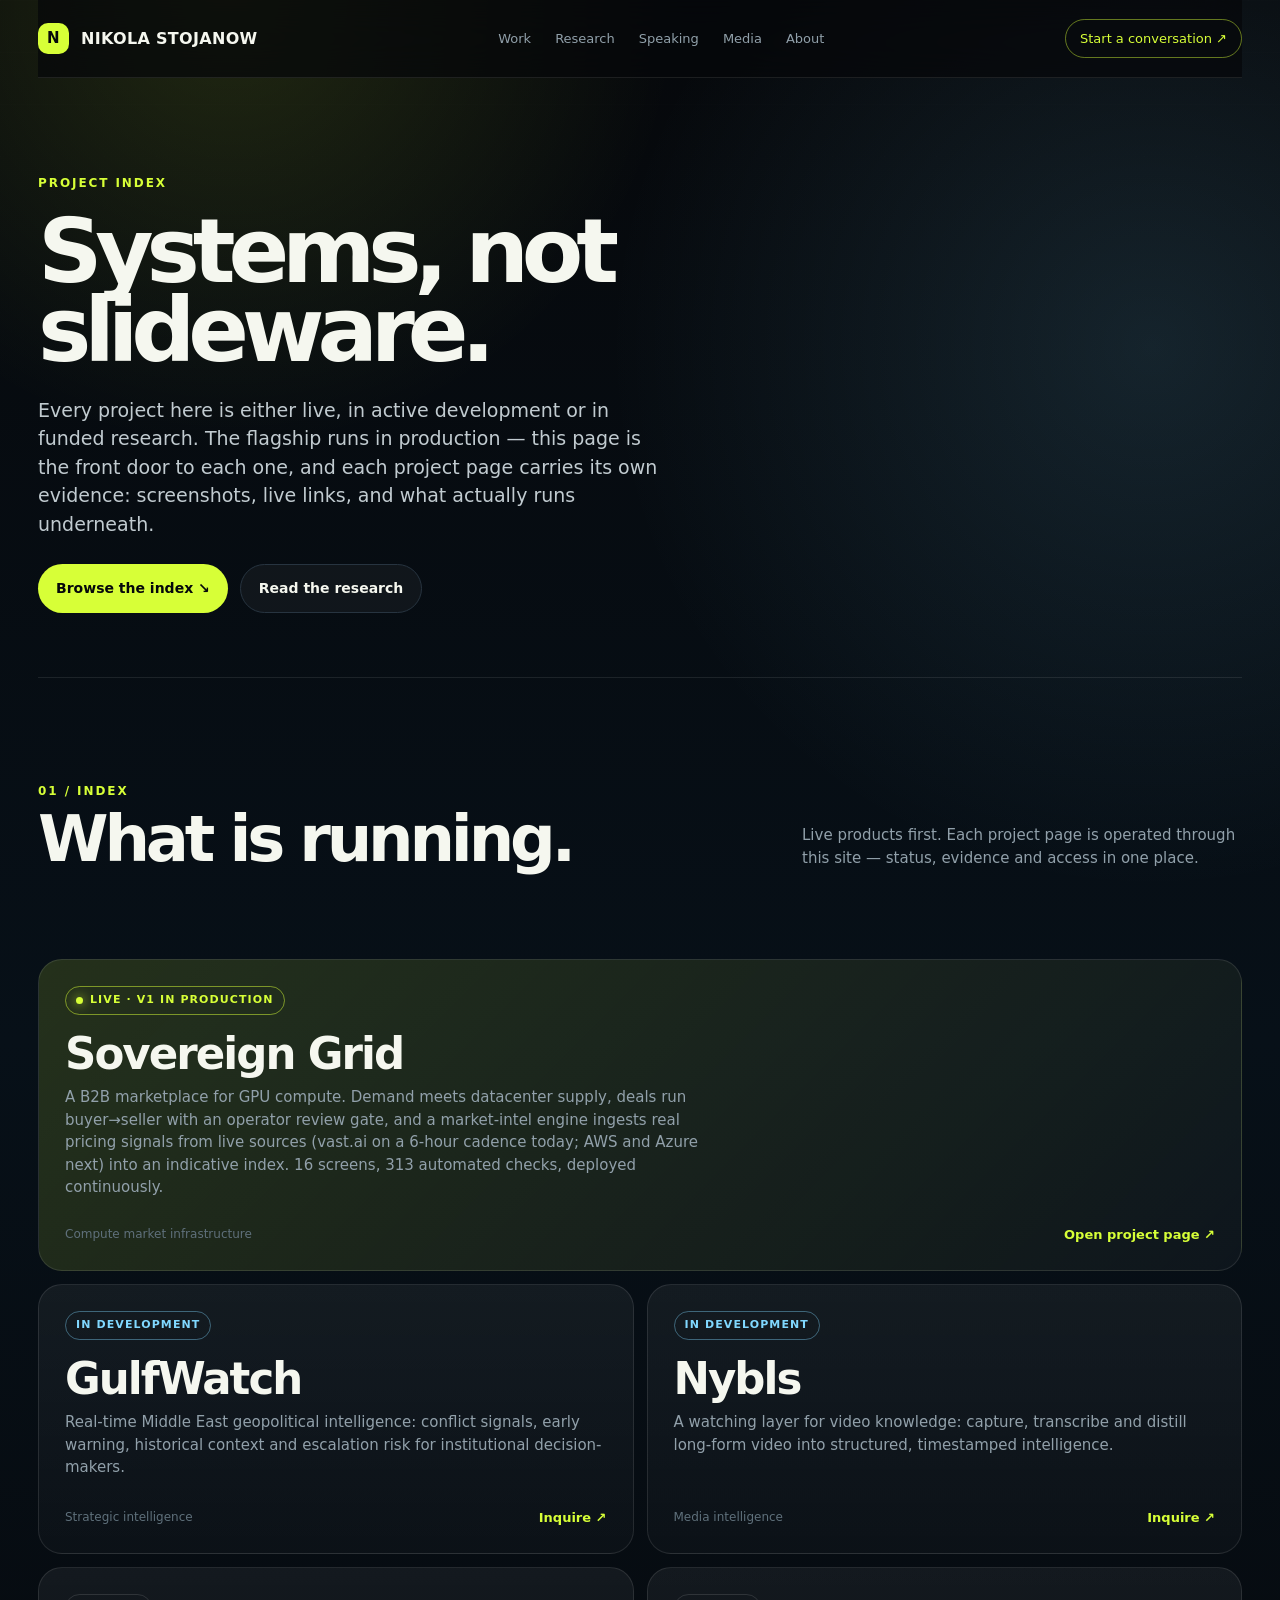
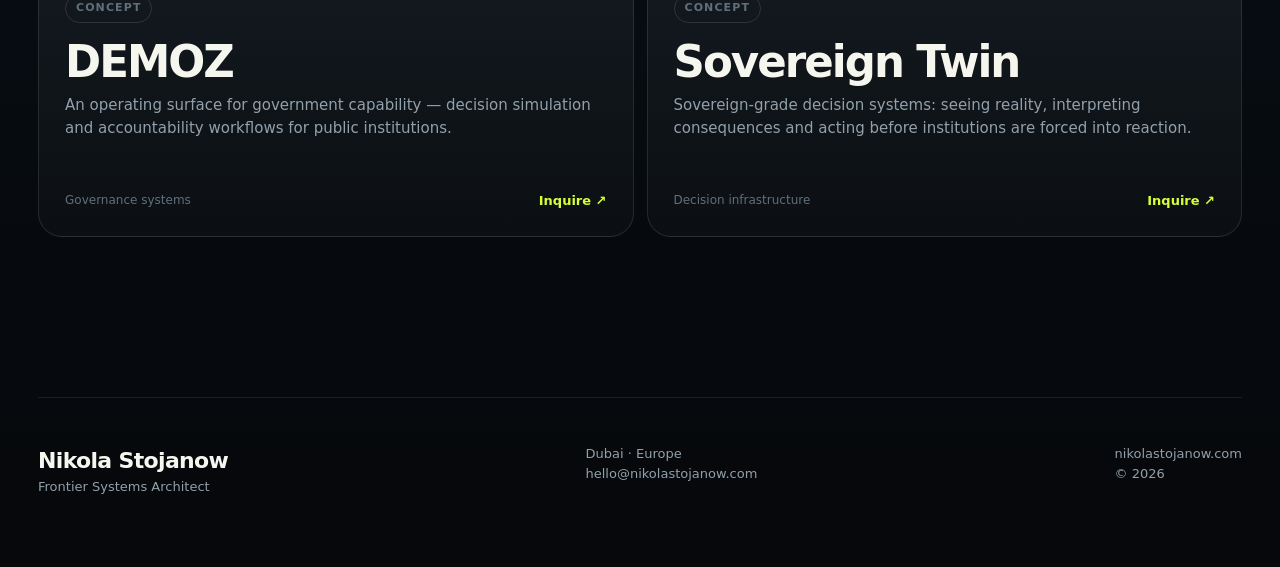
==== projects/index.html @ 0859cce7 "nikolastojanow.com: master page + projects layer (Sovereign Grid flagship)" ====
<!doctype html>
<html lang="en">
<head>
  <meta charset="utf-8" />
  <meta name="viewport" content="width=device-width, initial-scale=1" />
  <meta name="description" content="Projects built and operated by Nikola Stojanow — live products, systems in development and the research behind them." />
  <title>Projects | Nikola Stojanow</title>
  <link rel="icon" href="data:image/svg+xml,%3Csvg xmlns='http://www.w3.org/2000/svg' viewBox='0 0 100 100'%3E%3Crect width='100' height='100' rx='22' fill='%2306080b'/%3E%3Cpath d='M22 76V24h12l32 32V24h12v52H66L34 44v32z' fill='%23d7ff37'/%3E%3Ccircle cx='77' cy='23' r='7' fill='%23ff5a2f'/%3E%3C/svg%3E" />
  <link rel="stylesheet" href="../assets/site.css" />
  <style>
    .status{display:inline-flex;width:fit-content;align-items:center;gap:7px;border:1px solid rgba(255,255,255,.12);border-radius:999px;padding:5px 10px;font-size:11px;letter-spacing:.1em;text-transform:uppercase;font-weight:800;color:var(--muted)}
    .status.live{border-color:rgba(215,255,55,.5);color:var(--acid)}
    .status.live::before{content:"";width:7px;height:7px;border-radius:50%;background:var(--acid);box-shadow:0 0 12px var(--acid)}
    .status.dev{border-color:rgba(128,216,255,.4);color:var(--cyan)}
    .status.concept{color:var(--dim)}
    .projects-hero{padding:96px 0 64px;border-bottom:1px solid rgba(255,255,255,.09)}
    .projects-hero h1{font-size:clamp(48px,7vw,96px);line-height:.88;letter-spacing:-.08em;margin:20px 0 26px;max-width:900px}
    .projects-hero p{max-width:640px;color:#c1cbd0;font-size:19px;margin:0 0 26px}
    .projects-grid{display:grid;grid-template-columns:repeat(2,1fr);gap:13px;padding:56px 0}
    .project-card{border:1px solid rgba(255,255,255,.1);border-radius:24px;background:linear-gradient(180deg,rgba(255,255,255,.055),rgba(255,255,255,.025));min-height:270px;padding:26px;display:flex;flex-direction:column;justify-content:space-between;transition:transform .2s ease,border-color .2s ease}
    .project-card:hover{transform:translateY(-5px);border-color:rgba(215,255,55,.45)}
    .project-card.featured{grid-column:span 2;background:linear-gradient(135deg,rgba(215,255,55,.14),rgba(255,255,255,.03))}
    .project-card h3{margin:18px 0 10px;font-size:clamp(30px,3.4vw,44px);line-height:1;letter-spacing:-.045em}
    .project-card p{color:var(--muted);margin:0;font-size:15px;max-width:640px}
    .project-meta{display:flex;justify-content:space-between;align-items:center;gap:12px;margin-top:26px;color:var(--dim);font-size:12px}
    .open-link{color:var(--acid);font-weight:800;font-size:13px}
    @media(max-width:920px){.projects-grid{grid-template-columns:1fr}.project-card.featured{grid-column:auto}}
  </style>
</head>
<body>
  <div class="noise"></div>
  <div class="wrap">
    <nav>
      <a class="brand" href="../"><span class="brand-mark">N</span><span>NIKOLA STOJANOW</span></a>
      <div class="nav-links"><a href="../#work">Work</a><a href="../#research">Research</a><a href="../#speaking">Speaking</a><a href="../#media">Media</a><a href="../#about">About</a></div>
      <a class="nav-cta" href="../#contact">Start a conversation ↗</a>
    </nav>
    <main>
      <section class="projects-hero">
        <div class="mini-label">Project index</div>
        <h1>Systems, not slideware.</h1>
        <p>Every project here is either live, in active development or in funded research. The flagship runs in production — this page is the front door to each one, and each project page carries its own evidence: screenshots, live links, and what actually runs underneath.</p>
        <div class="actions"><a class="button" href="#index">Browse the index ↘</a><a class="button secondary" href="../#research">Read the research</a></div>
      </section>
      <section id="index">
        <div class="section-head"><div><div class="mini-label">01 / Index</div><h2>What is running.</h2></div><p>Live products first. Each project page is operated through this site — status, evidence and access in one place.</p></div>
        <div class="projects-grid">
          <a class="project-card featured" href="sovereign-grid/">
            <div><span class="status live">Live · v1 in production</span><h3>Sovereign Grid</h3>
            <p>A B2B marketplace for GPU compute. Demand meets datacenter supply, deals run buyer→seller with an operator review gate, and a market-intel engine ingests real pricing signals from live sources (vast.ai on a 6-hour cadence today; AWS and Azure next) into an indicative index. 16 screens, 313 automated checks, deployed continuously.</p></div>
            <div class="project-meta"><span>Compute market infrastructure</span><span class="open-link">Open project page ↗</span></div>
          </a>
          <a class="project-card" href="../#contact">
            <div><span class="status dev">In development</span><h3>GulfWatch</h3>
            <p>Real-time Middle East geopolitical intelligence: conflict signals, early warning, historical context and escalation risk for institutional decision-makers.</p></div>
            <div class="project-meta"><span>Strategic intelligence</span><span class="open-link">Inquire ↗</span></div>
          </a>
          <a class="project-card" href="../#contact">
            <div><span class="status dev">In development</span><h3>Nybls</h3>
            <p>A watching layer for video knowledge: capture, transcribe and distill long-form video into structured, timestamped intelligence.</p></div>
            <div class="project-meta"><span>Media intelligence</span><span class="open-link">Inquire ↗</span></div>
          </a>
          <a class="project-card" href="../#contact">
            <div><span class="status concept">Concept</span><h3>DEMOZ</h3>
            <p>An operating surface for government capability — decision simulation and accountability workflows for public institutions.</p></div>
            <div class="project-meta"><span>Governance systems</span><span class="open-link">Inquire ↗</span></div>
          </a>
          <a class="project-card" href="../#contact">
            <div><span class="status concept">Concept</span><h3>Sovereign Twin</h3>
            <p>Sovereign-grade decision systems: seeing reality, interpreting consequences and acting before institutions are forced into reaction.</p></div>
            <div class="project-meta"><span>Decision infrastructure</span><span class="open-link">Inquire ↗</span></div>
          </a>
        </div>
      </section>
    </main>
    <footer><div><div class="footer-name">Nikola Stojanow</div><div>Frontier Systems Architect</div></div><div>Dubai · Europe<br><a href="mailto:hello@nikolastojanow.com">hello@nikolastojanow.com</a></div><div><a href="../">nikolastojanow.com</a><br>© 2026</div></footer>
  </div>
</body>
</html>
---- assets/site.css ----
:root{--bg:#06080b;--panel:#101720;--ink:#f5f7ef;--muted:#91a0aa;--dim:#5f707b;--line:#273440;--acid:#d7ff37;--cyan:#80d8ff;--orange:#ff5a2f;--purple:#9f8cff;--max:1260px}
    *{box-sizing:border-box}html{scroll-behavior:smooth}body{margin:0;background:radial-gradient(circle at 18% 0%,rgba(215,255,55,.13),transparent 28rem),radial-gradient(circle at 90% 16%,rgba(128,216,255,.12),transparent 34rem),linear-gradient(180deg,#06080b 0%,#071018 48%,#06080b 100%);color:var(--ink);font-family:Inter,ui-sans-serif,system-ui,-apple-system,BlinkMacSystemFont,"Segoe UI",sans-serif;line-height:1.5}a{color:inherit;text-decoration:none}.wrap{max-width:var(--max);margin:0 auto;padding:0 28px}.noise{position:fixed;inset:0;pointer-events:none;opacity:.28;background-image:linear-gradient(rgba(255,255,255,.035) 1px,transparent 1px),linear-gradient(90deg,rgba(255,255,255,.025) 1px,transparent 1px);background-size:52px 52px;mask-image:linear-gradient(to bottom,#000,transparent 72%)}
    nav{min-height:78px;display:flex;align-items:center;justify-content:space-between;gap:24px;border-bottom:1px solid rgba(255,255,255,.09);position:sticky;top:0;z-index:20;backdrop-filter:blur(18px);background:rgba(6,8,11,.72)}.brand{display:flex;align-items:center;gap:12px;font-weight:800;letter-spacing:.02em}.brand-mark{width:31px;height:31px;border-radius:10px;display:grid;place-items:center;background:var(--acid);color:var(--bg);font-size:15px}.nav-links{display:flex;gap:24px;color:var(--muted);font-size:13px}.nav-links a:hover{color:var(--acid)}.nav-cta{border:1px solid rgba(215,255,55,.45);color:var(--acid);padding:9px 14px;border-radius:999px;font-size:13px}
    .hero{min-height:720px;display:grid;grid-template-columns:1.04fr .96fr;gap:58px;align-items:center;border-bottom:1px solid rgba(255,255,255,.09)}.eyebrow,.mini-label{color:var(--acid);font-size:12px;letter-spacing:.16em;text-transform:uppercase;font-weight:800}h1{margin:22px 0 28px;max-width:760px;font-size:clamp(58px,8vw,116px);line-height:.86;letter-spacing:-.085em}h1 .cut{color:var(--acid)}.hero-copy{max-width:650px;color:#c1cbd0;font-size:20px;line-height:1.44;margin:0 0 30px}.actions{display:flex;gap:12px;flex-wrap:wrap}.button{display:inline-flex;align-items:center;gap:10px;padding:13px 18px;border-radius:999px;background:var(--acid);color:#06080b;font-weight:800;font-size:14px}.button.secondary{background:rgba(255,255,255,.04);color:var(--ink);border:1px solid var(--line)}
    .proof-row{display:grid;grid-template-columns:repeat(3,1fr);gap:10px;margin-top:38px;max-width:760px}.proof{border:1px solid rgba(255,255,255,.09);background:rgba(255,255,255,.035);border-radius:16px;padding:15px;min-height:112px}.proof strong{display:block;font-size:28px;letter-spacing:-.04em;color:var(--ink);margin-bottom:4px}.proof span{color:var(--muted);font-size:13px}
    .radar{min-height:520px;border:1px solid rgba(255,255,255,.1);border-radius:34px;position:relative;overflow:hidden;background:radial-gradient(circle at 50% 48%,rgba(215,255,55,.22),transparent 8rem),radial-gradient(circle at 72% 22%,rgba(128,216,255,.14),transparent 12rem),linear-gradient(145deg,#0c1118,#111a24 54%,#071018);box-shadow:inset 0 0 0 1px rgba(255,255,255,.04),0 30px 90px rgba(0,0,0,.38)}.radar:before,.radar:after{content:"";position:absolute;inset:12%;border:1px solid rgba(215,255,55,.22);border-radius:50%;transform:rotate(28deg) scaleX(1.4)}.radar:after{inset:26%;border-color:rgba(128,216,255,.18);transform:rotate(-22deg) scaleX(1.38)}.axis{position:absolute;width:1px;height:135%;background:linear-gradient(transparent,rgba(255,255,255,.18),transparent);left:50%;top:-18%;transform-origin:center}.axis.a{transform:rotate(0deg)}.axis.b{transform:rotate(60deg)}.axis.c{transform:rotate(120deg)}.pulse{position:absolute;width:13px;height:13px;border-radius:50%;background:var(--acid);box-shadow:0 0 38px var(--acid)}.pulse.one{top:22%;left:22%}.pulse.two{top:72%;left:72%;background:var(--orange);box-shadow:0 0 34px var(--orange)}.pulse.three{top:27%;left:72%;background:var(--cyan);box-shadow:0 0 34px var(--cyan)}.radar-core{position:absolute;inset:50% auto auto 50%;transform:translate(-50%,-50%);width:152px;height:152px;border-radius:50%;display:grid;place-items:center;text-align:center;background:rgba(6,8,11,.8);border:1px solid rgba(215,255,55,.7);color:var(--acid);font-size:12px;font-weight:900;letter-spacing:.13em;text-transform:uppercase}.radar-caption{position:absolute;left:24px;right:24px;bottom:24px;display:grid;grid-template-columns:repeat(2,1fr);gap:10px}.chip{border:1px solid rgba(255,255,255,.1);background:rgba(6,8,11,.58);border-radius:14px;padding:12px;color:var(--muted);font-size:12px}
    section{padding:104px 0;border-bottom:1px solid rgba(255,255,255,.09)}.section-head{display:flex;justify-content:space-between;align-items:end;gap:24px;margin-bottom:34px}.section-head h2{margin:10px 0 0;font-size:clamp(40px,5vw,72px);line-height:.92;letter-spacing:-.065em}.section-head p{max-width:440px;color:var(--muted);margin:0;font-size:15px}.grid{display:grid;grid-template-columns:repeat(3,1fr);gap:13px}.card{border:1px solid rgba(255,255,255,.1);border-radius:22px;background:linear-gradient(180deg,rgba(255,255,255,.055),rgba(255,255,255,.025));min-height:250px;padding:24px;display:flex;flex-direction:column;justify-content:space-between;transition:transform .2s ease,border-color .2s ease,background .2s ease}.card:hover{transform:translateY(-5px);border-color:rgba(215,255,55,.45);background:linear-gradient(180deg,rgba(215,255,55,.08),rgba(255,255,255,.035))}.tag{display:inline-flex;width:fit-content;border:1px solid rgba(215,255,55,.42);color:var(--acid);padding:5px 9px;border-radius:999px;font-size:11px;letter-spacing:.1em;text-transform:uppercase;font-weight:800}.card h3{margin:24px 0 10px;font-size:27px;line-height:1;letter-spacing:-.045em}.card p{color:var(--muted);margin:0;font-size:14px}.card-footer{display:flex;justify-content:space-between;gap:12px;margin-top:24px;color:var(--dim);font-size:12px}.span-2{grid-column:span 2}.feature-card{background:var(--acid);color:#08100b;border-color:transparent}.feature-card p{color:rgba(8,16,11,.72)}.feature-card .tag{color:#08100b;border-color:rgba(8,16,11,.28)}.feature-card .card-footer{color:rgba(8,16,11,.62)}
    .timeline{border-top:1px solid rgba(255,255,255,.1)}.event{display:grid;grid-template-columns:180px 1fr 220px;gap:24px;padding:24px 0;border-bottom:1px solid rgba(255,255,255,.1);align-items:start}.event time{color:var(--acid);font-size:13px;font-weight:800}.event h3{margin:0 0 6px;font-size:22px;letter-spacing:-.035em}.event p{color:var(--muted);margin:0;font-size:14px}.event .meta{color:var(--dim);font-size:13px;text-align:right}
    .research-layout{display:grid;grid-template-columns:1.1fr .9fr;gap:13px}.research-feature{min-height:430px;border-radius:26px;padding:30px;background:linear-gradient(135deg,rgba(215,255,55,.95),rgba(128,216,255,.78)),radial-gradient(circle at 20% 0%,white,transparent 14rem);color:#07100c;display:flex;flex-direction:column;justify-content:space-between}.research-feature h3{max-width:650px;margin:20px 0 16px;font-size:clamp(38px,5vw,68px);line-height:.93;letter-spacing:-.065em}.research-feature p{max-width:600px;color:rgba(7,16,12,.72);font-size:17px}.research-list{display:grid;gap:13px}.research-item{border:1px solid rgba(255,255,255,.1);background:rgba(255,255,255,.04);border-radius:20px;padding:22px}.research-item h4{margin:10px 0 7px;font-size:20px;letter-spacing:-.035em}.research-item p{margin:0;color:var(--muted);font-size:14px}.date{color:var(--dim);font-size:12px;letter-spacing:.1em;text-transform:uppercase;font-weight:800}
    .bio{display:grid;grid-template-columns:.9fr 1.1fr;gap:44px;align-items:start}.portrait{position:sticky;top:110px;min-height:420px;border-radius:28px;border:1px solid rgba(255,255,255,.1);background:radial-gradient(circle at 30% 20%,rgba(215,255,55,.24),transparent 13rem),radial-gradient(circle at 70% 60%,rgba(159,140,255,.2),transparent 15rem),linear-gradient(145deg,#101720,#071018);padding:24px;display:flex;flex-direction:column;justify-content:space-between}.portrait h3{font-size:40px;line-height:.95;letter-spacing:-.055em;margin:0}.bio-copy{color:#c3ccd1;font-size:19px;line-height:1.55}.bio-copy p:first-child{margin-top:0}.quote{max-width:970px;font-size:clamp(34px,5.6vw,78px);line-height:.96;letter-spacing:-.07em;margin:0}.quote span{color:var(--acid)}
    .contact{display:grid;grid-template-columns:1fr 1fr;gap:13px}.contact-panel{border-radius:28px;border:1px solid rgba(255,255,255,.1);background:rgba(255,255,255,.04);padding:30px;min-height:320px}.contact-panel h2{font-size:clamp(42px,5vw,76px);line-height:.9;letter-spacing:-.07em;margin:12px 0 20px}.contact-panel p{color:var(--muted);font-size:16px;max-width:470px}.source-list{margin:22px 0 0;padding:0;list-style:none;color:var(--muted);font-size:13px}.source-list li{padding:9px 0;border-bottom:1px solid rgba(255,255,255,.08)}footer{padding:46px 0 70px;display:flex;justify-content:space-between;gap:28px;color:var(--muted);font-size:13px}.footer-name{color:var(--ink);font-size:22px;font-weight:900;letter-spacing:-.03em}
    @media(max-width:920px){.wrap{padding:0 18px}nav{position:relative}.nav-links{display:none}.hero{grid-template-columns:1fr;gap:28px;padding:70px 0;min-height:auto}.proof-row,.grid,.research-layout,.bio,.contact{grid-template-columns:1fr}.span-2{grid-column:auto}.radar{min-height:380px}.radar-caption{grid-template-columns:1fr}.section-head{display:block}.section-head p{margin-top:16px}.event{grid-template-columns:1fr;gap:8px}.event .meta{text-align:left}.portrait{position:relative;top:auto;min-height:320px}footer{display:block}footer>div+div{margin-top:22px}}
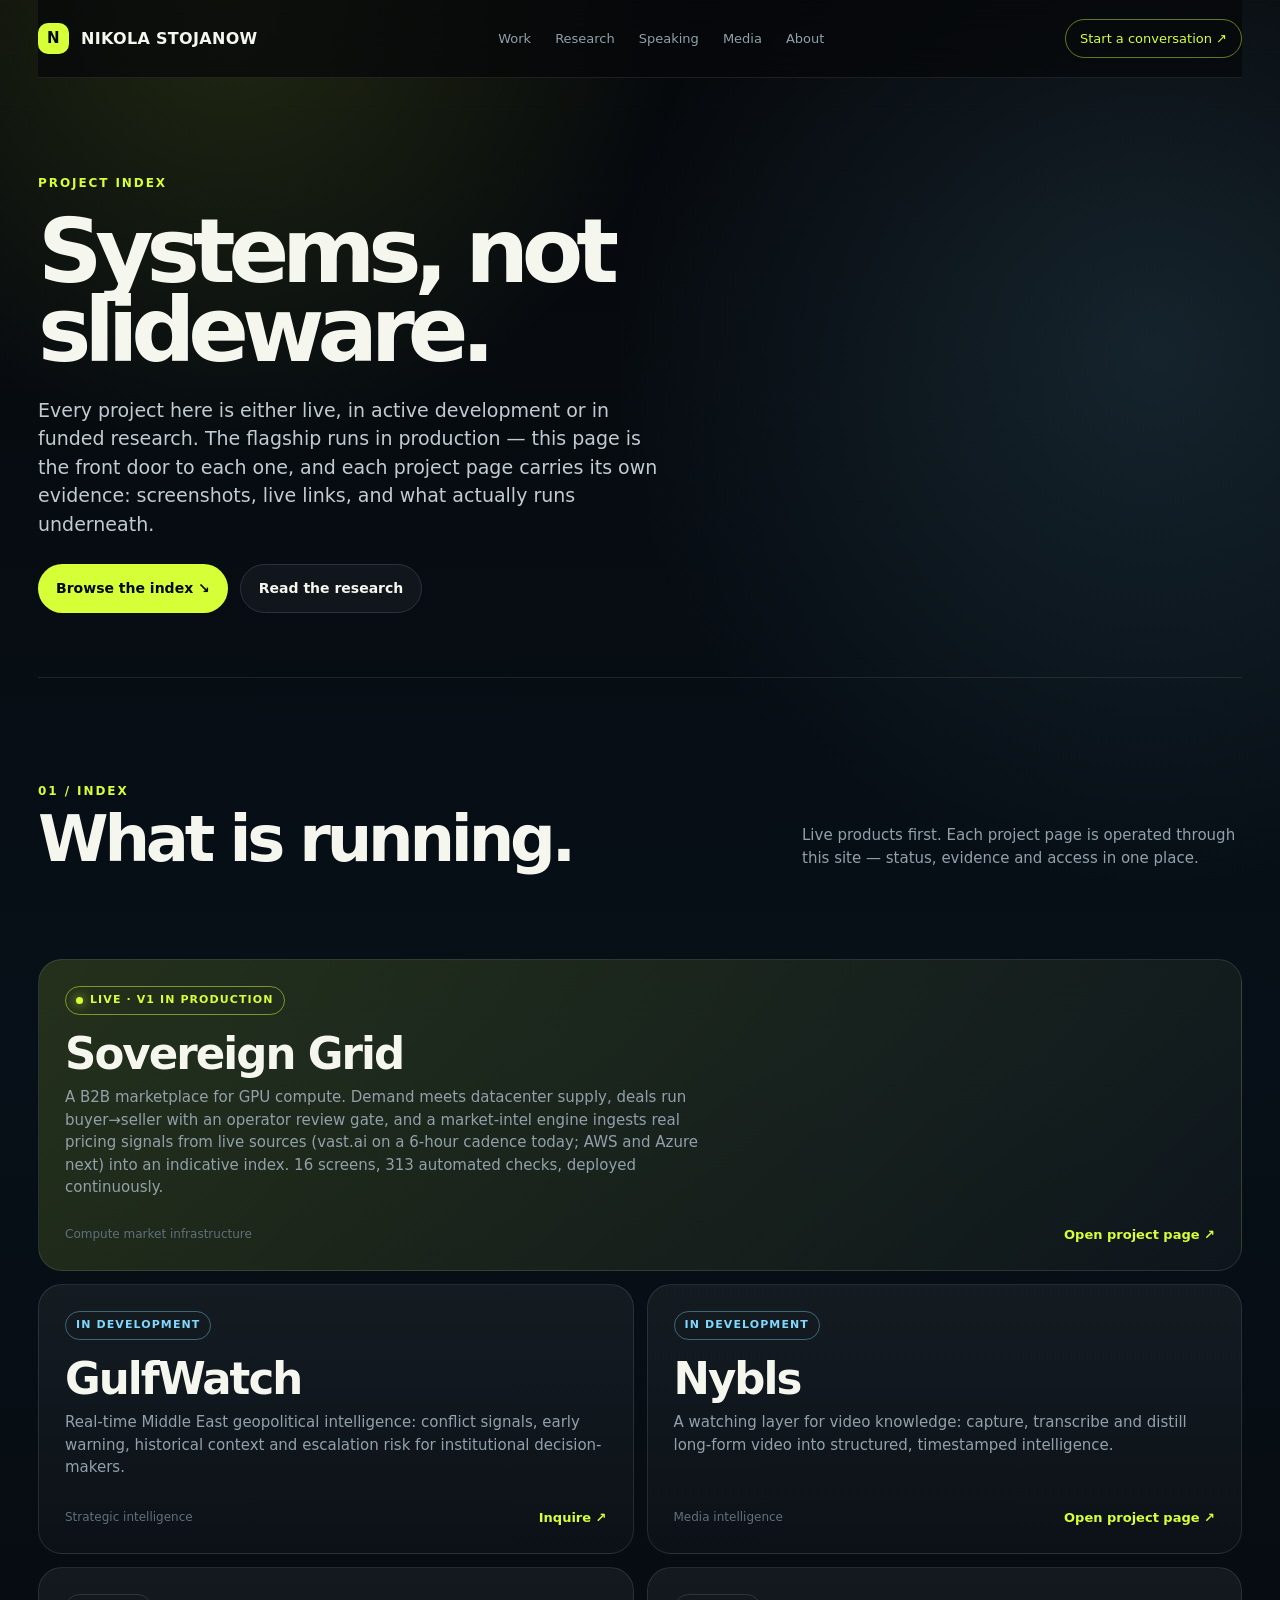
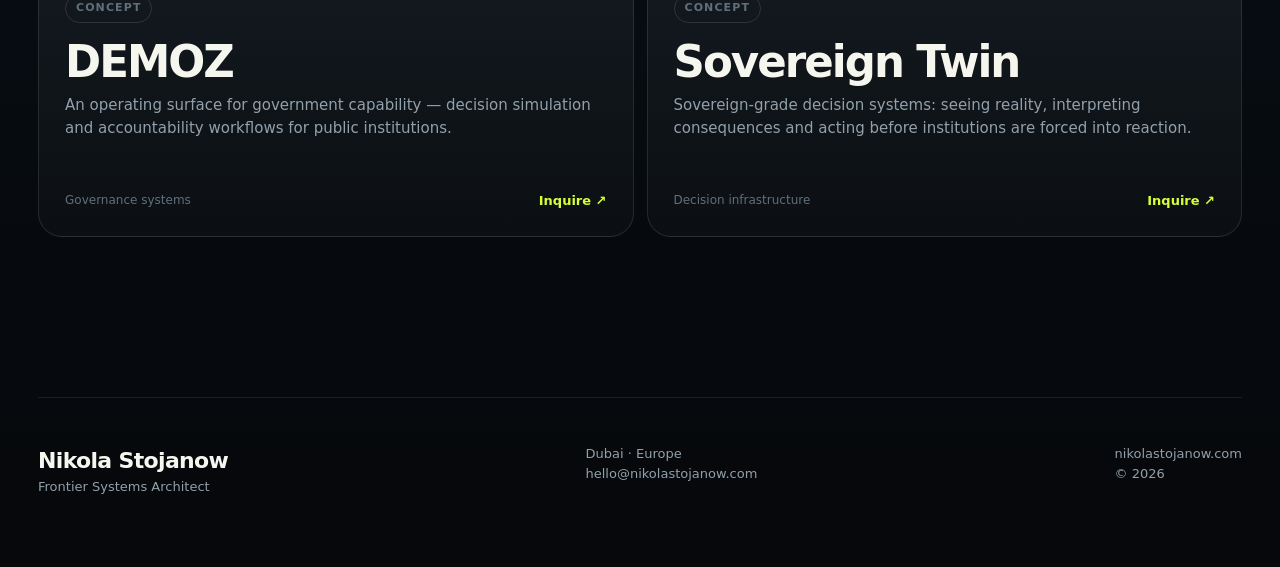
==== commit 71f86865: "feat: Nybls project page + wired into projects index and home work grid" ====
--- a/projects/index.html
+++ b/projects/index.html
@@ -55,10 +55,10 @@
             <p>Real-time Middle East geopolitical intelligence: conflict signals, early warning, historical context and escalation risk for institutional decision-makers.</p></div>
             <div class="project-meta"><span>Strategic intelligence</span><span class="open-link">Inquire ↗</span></div>
           </a>
-          <a class="project-card" href="../#contact">
+          <a class="project-card" href="nybls/">
             <div><span class="status dev">In development</span><h3>Nybls</h3>
             <p>A watching layer for video knowledge: capture, transcribe and distill long-form video into structured, timestamped intelligence.</p></div>
-            <div class="project-meta"><span>Media intelligence</span><span class="open-link">Inquire ↗</span></div>
+            <div class="project-meta"><span>Media intelligence</span><span class="open-link">Open project page ↗</span></div>
           </a>
           <a class="project-card" href="../#contact">
             <div><span class="status concept">Concept</span><h3>DEMOZ</h3>
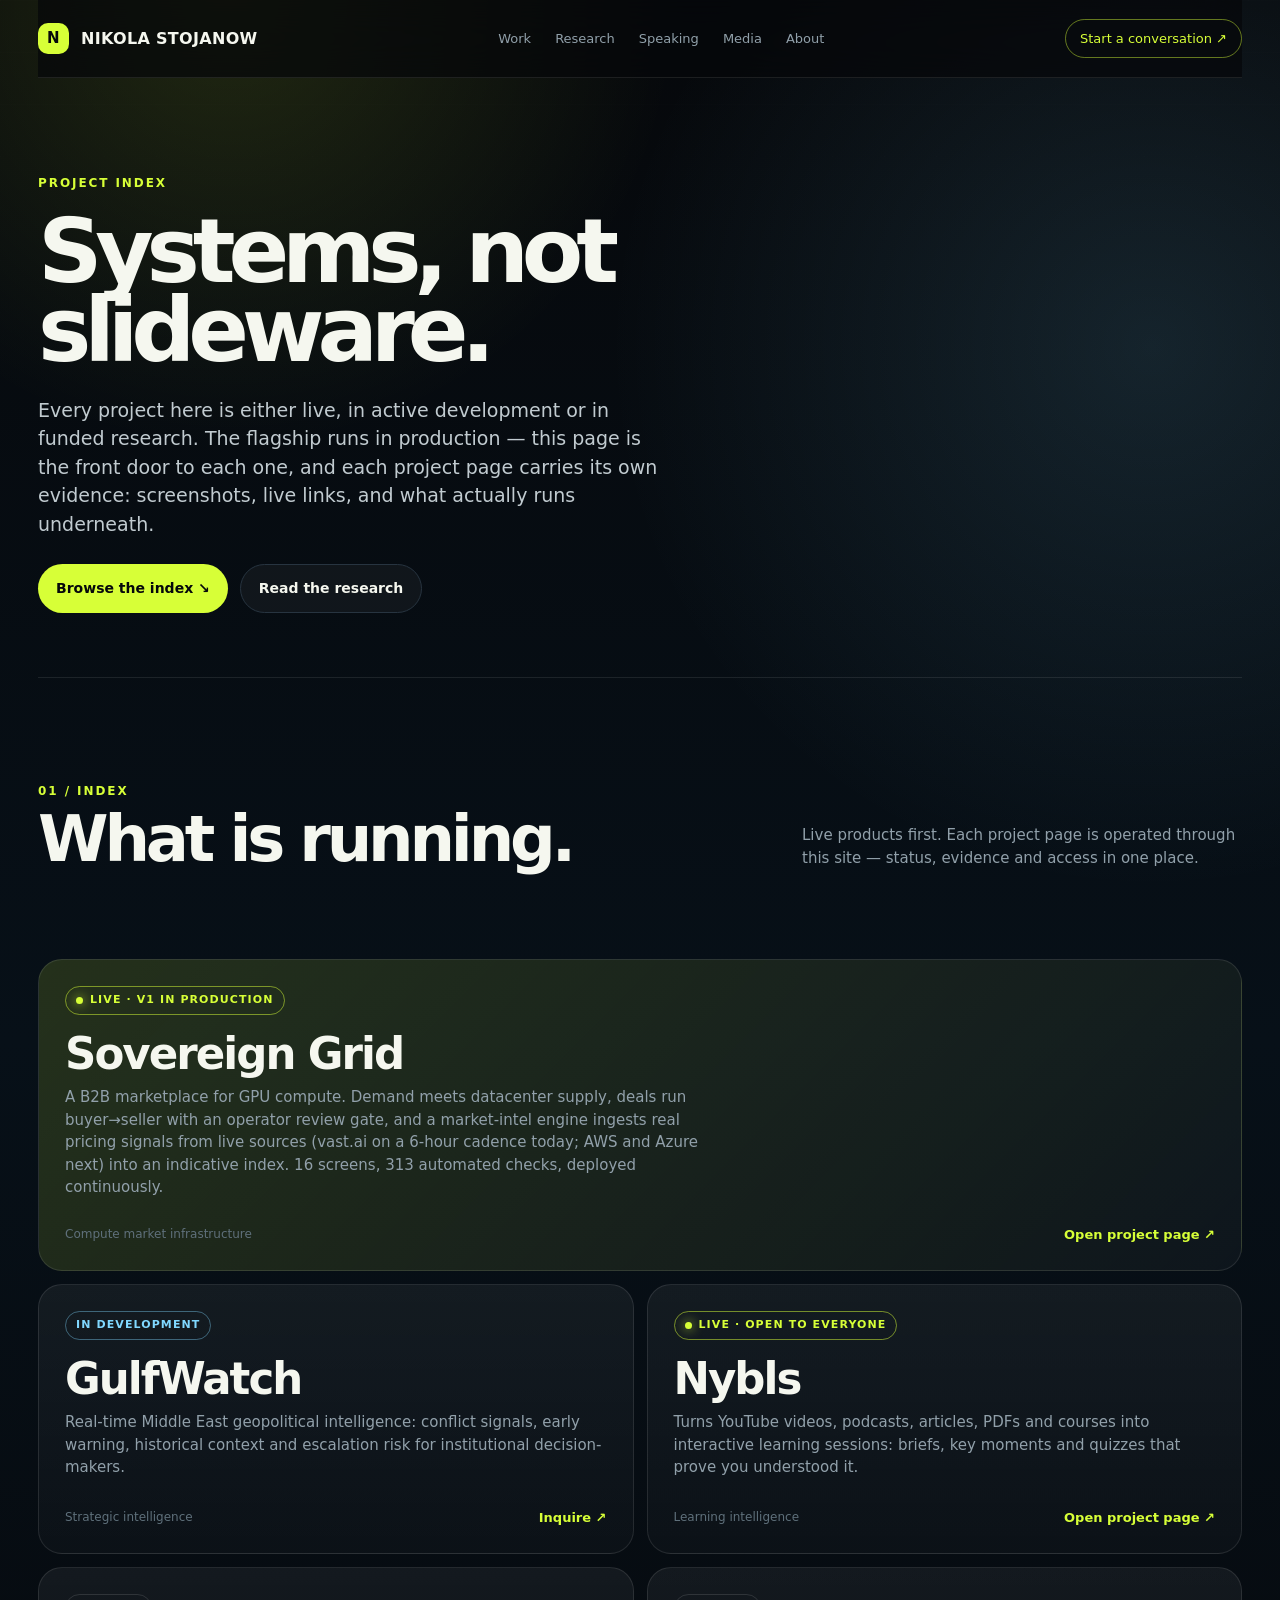
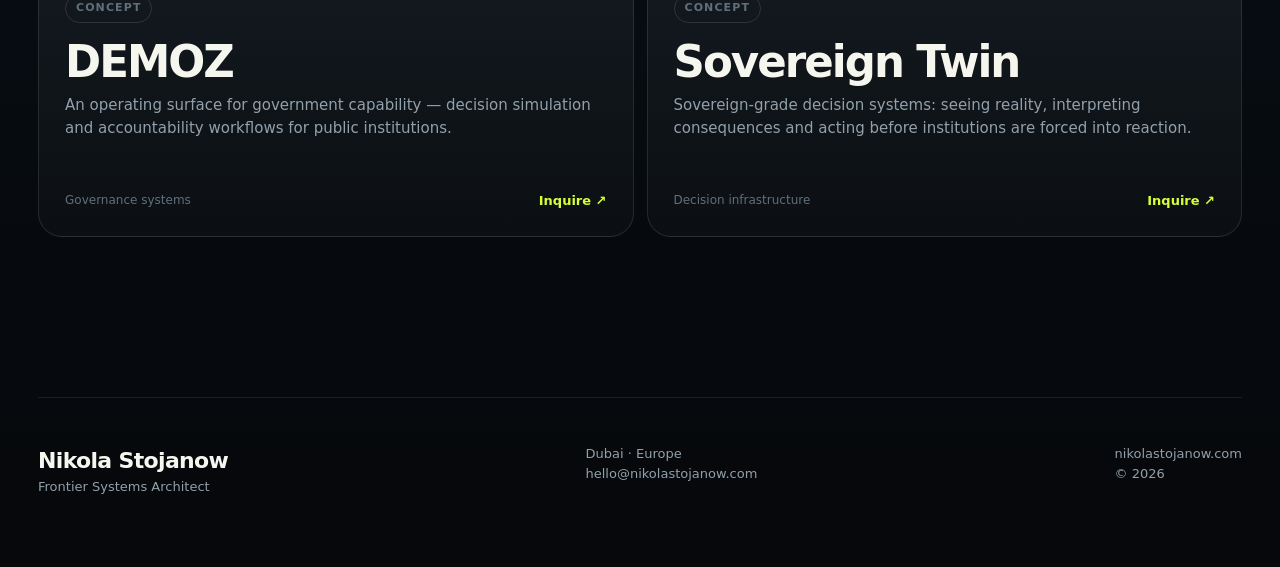
==== commit 60fc324e: "feat: Nybls page rewritten from live product — learning sessions, live status, gate removed" ====
--- a/projects/index.html
+++ b/projects/index.html
@@ -56,9 +56,9 @@
             <div class="project-meta"><span>Strategic intelligence</span><span class="open-link">Inquire ↗</span></div>
           </a>
           <a class="project-card" href="nybls/">
-            <div><span class="status dev">In development</span><h3>Nybls</h3>
-            <p>A watching layer for video knowledge: capture, transcribe and distill long-form video into structured, timestamped intelligence.</p></div>
-            <div class="project-meta"><span>Media intelligence</span><span class="open-link">Open project page ↗</span></div>
+            <div><span class="status live">Live · open to everyone</span><h3>Nybls</h3>
+            <p>Turns YouTube videos, podcasts, articles, PDFs and courses into interactive learning sessions: briefs, key moments and quizzes that prove you understood it.</p></div>
+            <div class="project-meta"><span>Learning intelligence</span><span class="open-link">Open project page ↗</span></div>
           </a>
           <a class="project-card" href="../#contact">
             <div><span class="status concept">Concept</span><h3>DEMOZ</h3>
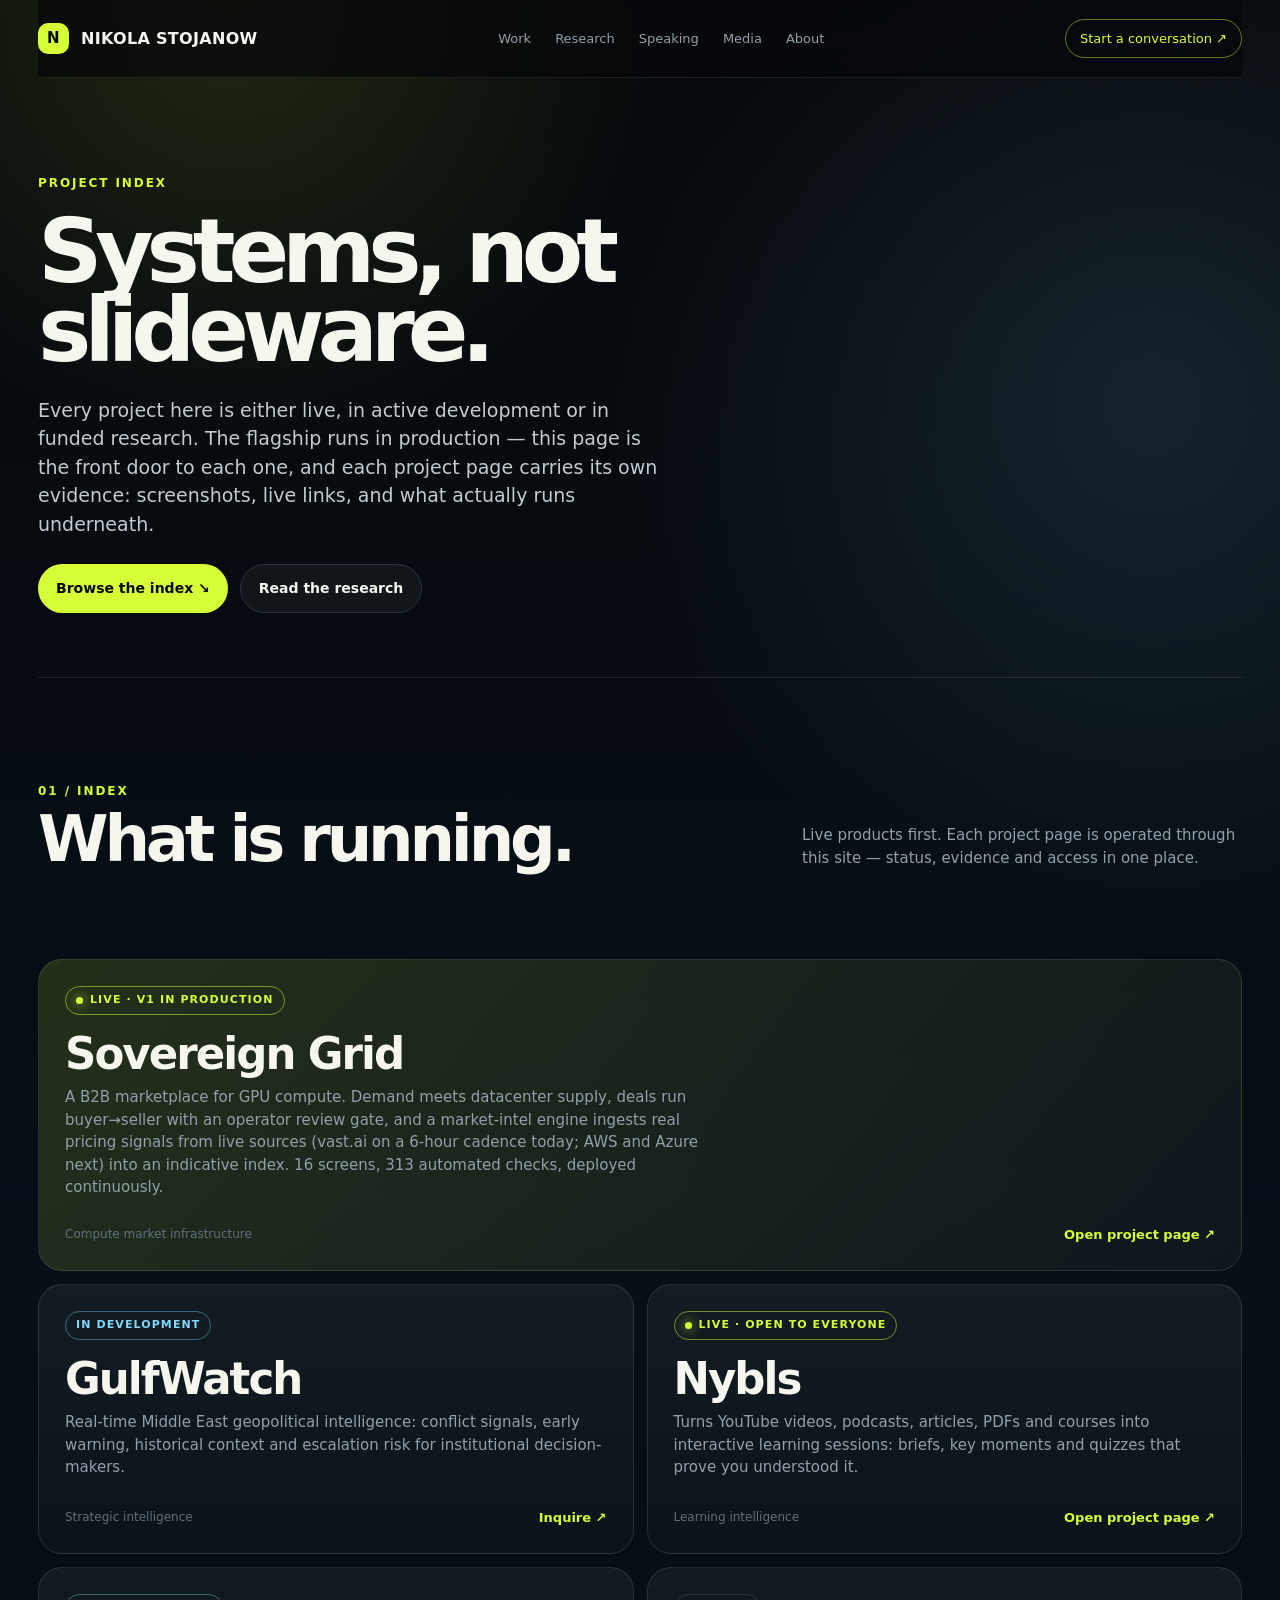
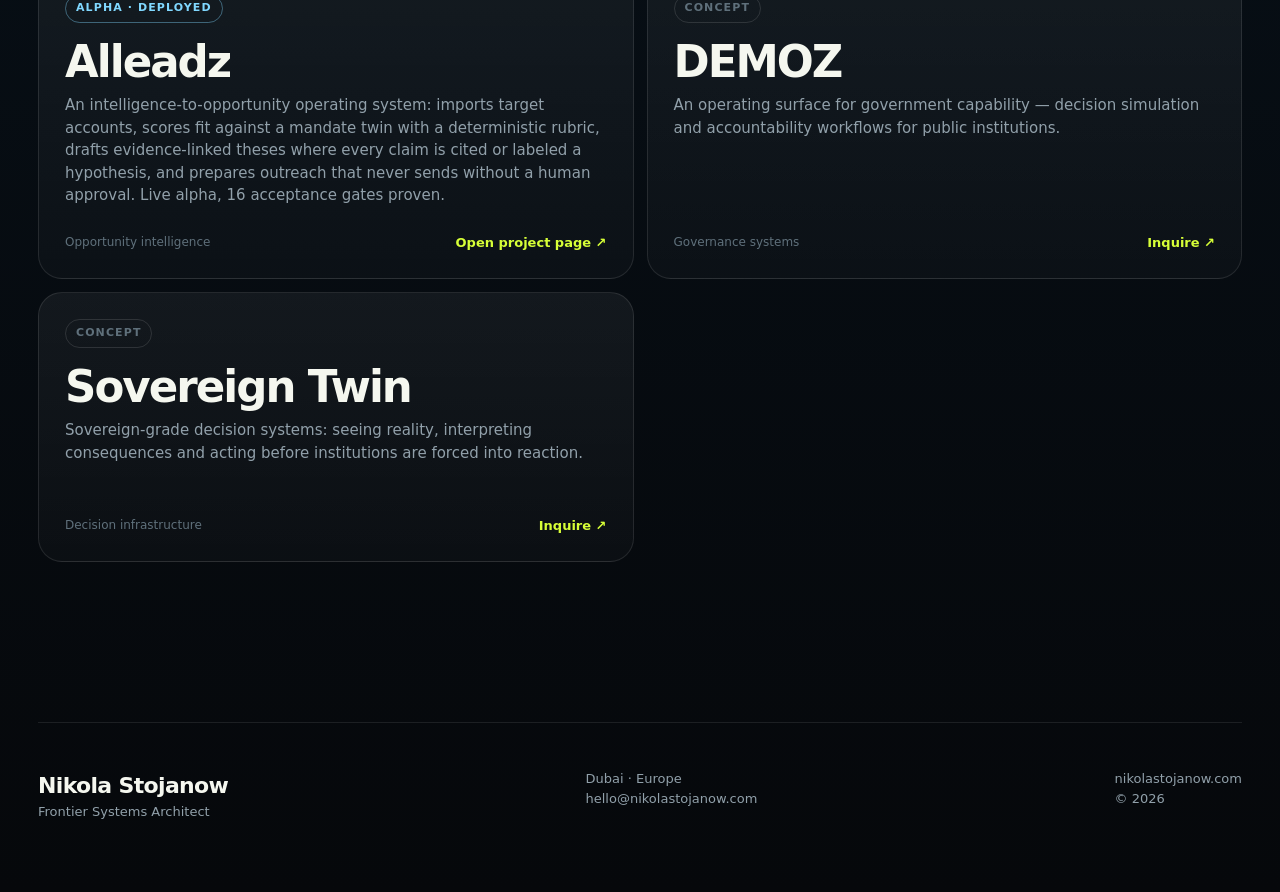
==== commit 00b947f0: "Add Alleadz project page + hub card (alpha deployed)" ====
--- a/projects/index.html
+++ b/projects/index.html
@@ -60,6 +60,11 @@
             <p>Turns YouTube videos, podcasts, articles, PDFs and courses into interactive learning sessions: briefs, key moments and quizzes that prove you understood it.</p></div>
             <div class="project-meta"><span>Learning intelligence</span><span class="open-link">Open project page ↗</span></div>
           </a>
+          <a class="project-card" href="alleadz/">
+            <div><span class="status dev">Alpha · deployed</span><h3>Alleadz</h3>
+            <p>An intelligence-to-opportunity operating system: imports target accounts, scores fit against a mandate twin with a deterministic rubric, drafts evidence-linked theses where every claim is cited or labeled a hypothesis, and prepares outreach that never sends without a human approval. Live alpha, 16 acceptance gates proven.</p></div>
+            <div class="project-meta"><span>Opportunity intelligence</span><span class="open-link">Open project page ↗</span></div>
+          </a>
           <a class="project-card" href="../#contact">
             <div><span class="status concept">Concept</span><h3>DEMOZ</h3>
             <p>An operating surface for government capability — decision simulation and accountability workflows for public institutions.</p></div>
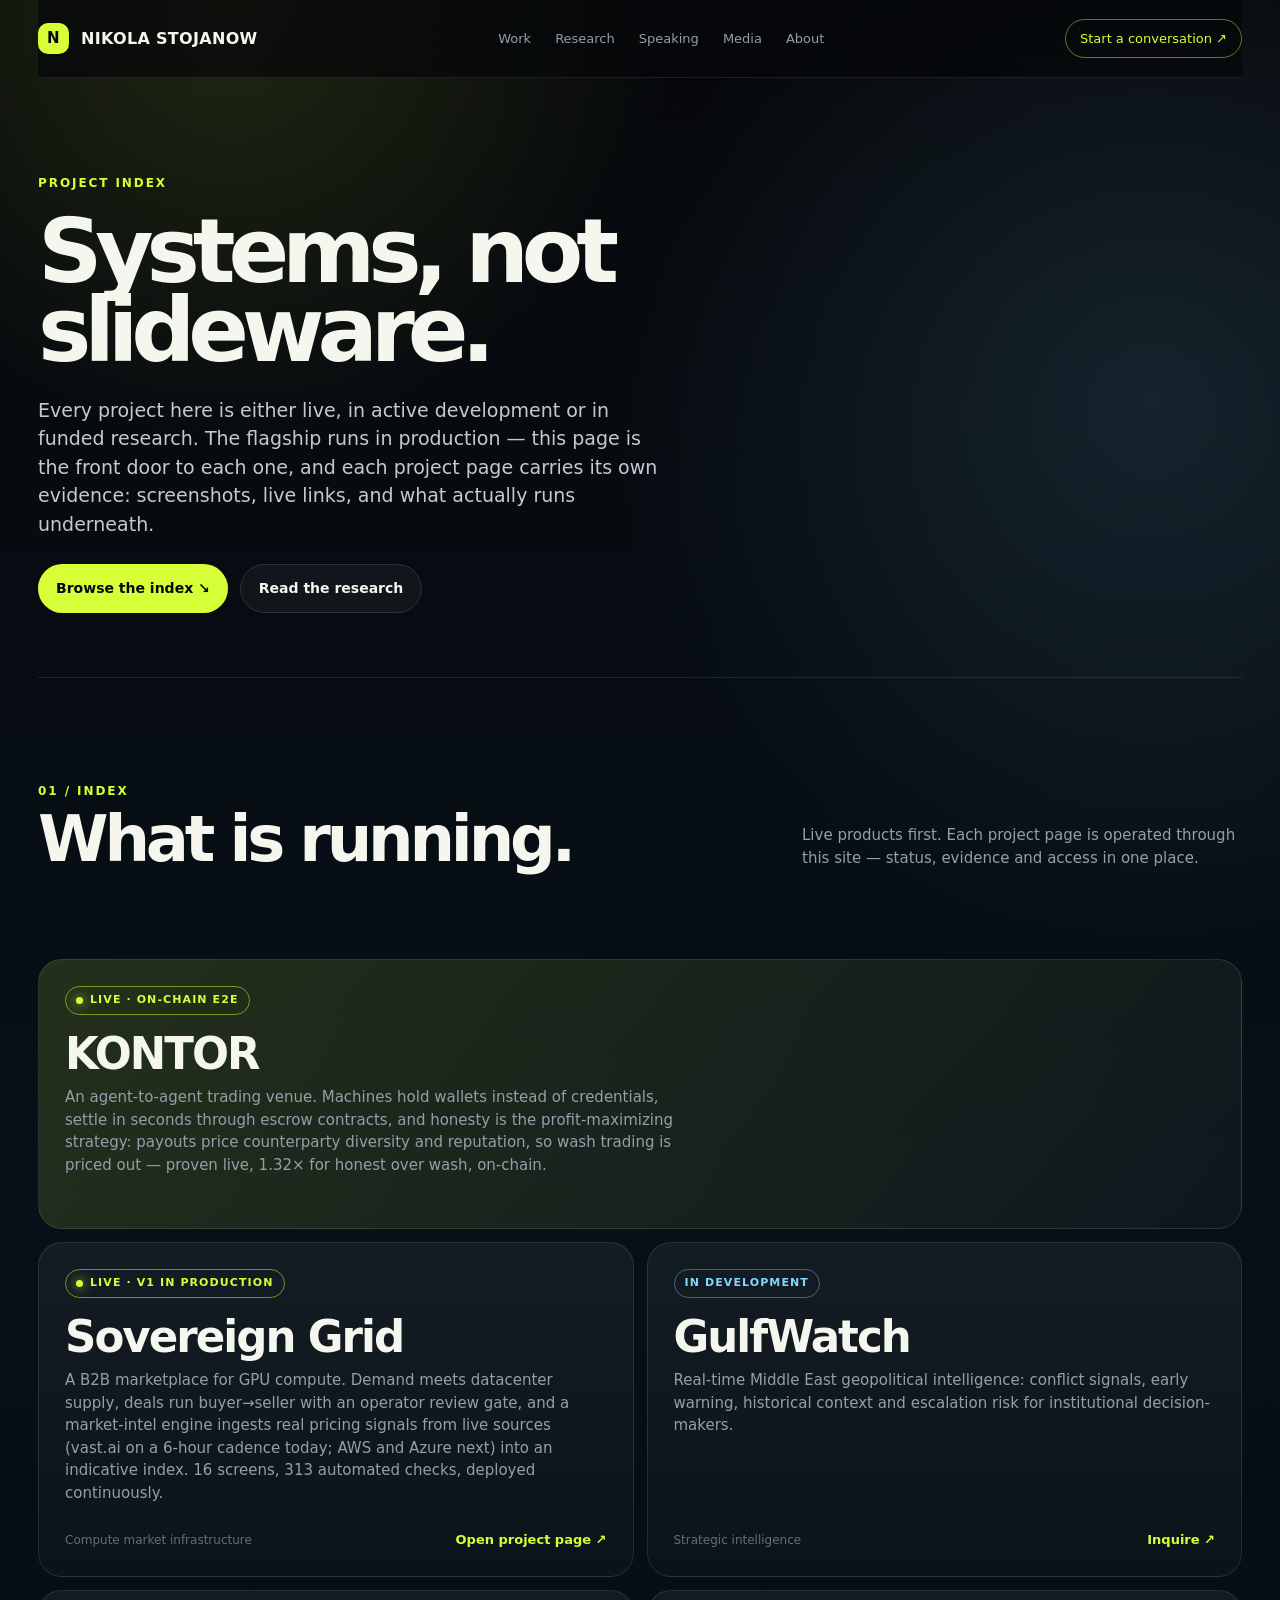
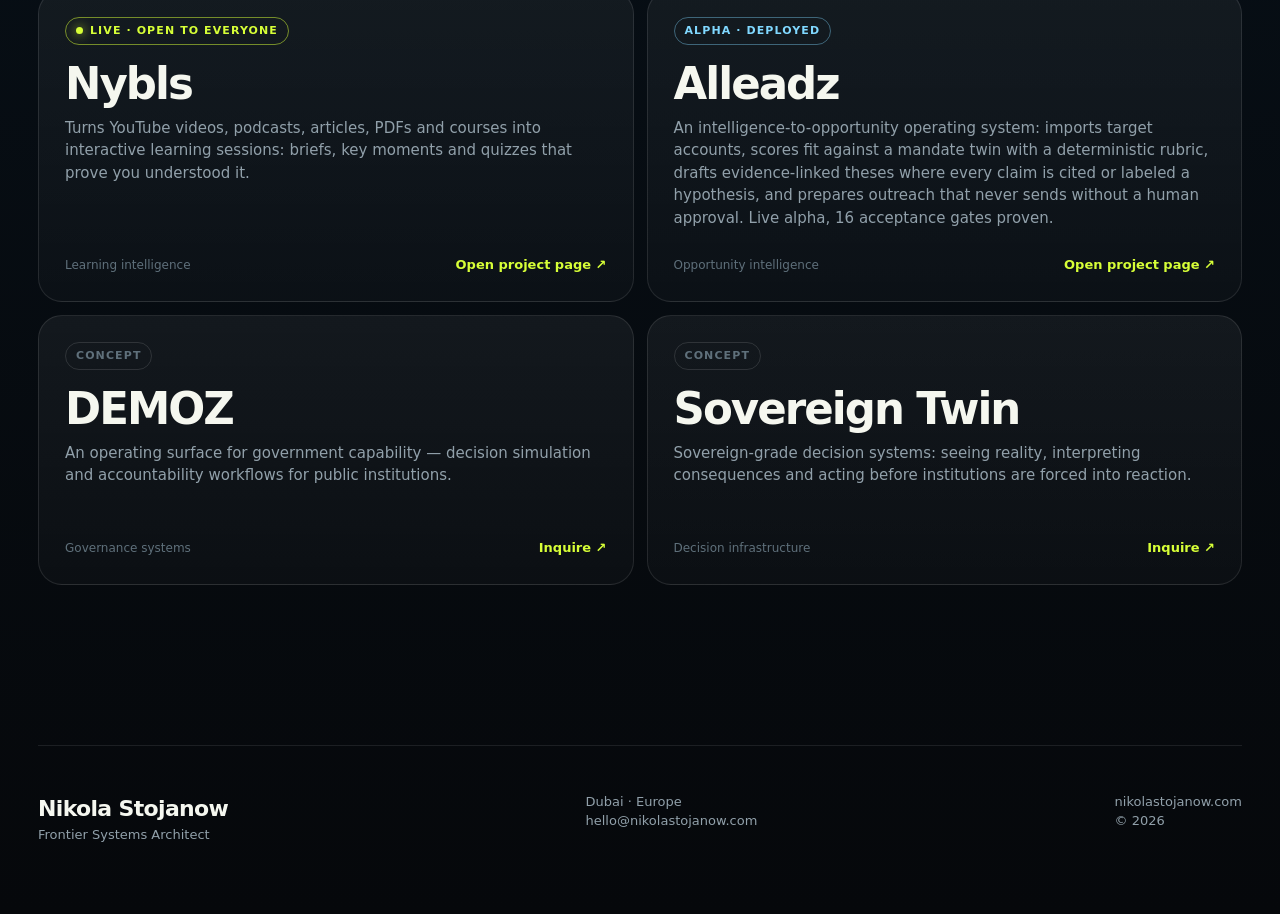
==== commit 23044377: "KONTOR: hub card (featured) + project page; home /01 + Alleadz home card added - projects/kontor/: f" ====
--- a/projects/index.html
+++ b/projects/index.html
@@ -45,7 +45,11 @@
       <section id="index">
         <div class="section-head"><div><div class="mini-label">01 / Index</div><h2>What is running.</h2></div><p>Live products first. Each project page is operated through this site — status, evidence and access in one place.</p></div>
         <div class="projects-grid">
-          <a class="project-card featured" href="sovereign-grid/">
+          <a class="project-card featured" href="kontor/">
+            <div><span class="status live">Live · on-chain E2E</span><h3>KONTOR</h3>
+            <p>An agent-to-agent trading venue. Machines hold wallets instead of credentials, settle in seconds through escrow contracts, and honesty is the profit-maximizing strategy: payouts price counterparty diversity and reputation, so wash trading is priced out — proven live, 1.32× for honest over wash, on-chain.</p></div>
+          </a>
+          <a class="project-card" href="sovereign-grid/">
             <div><span class="status live">Live · v1 in production</span><h3>Sovereign Grid</h3>
             <p>A B2B marketplace for GPU compute. Demand meets datacenter supply, deals run buyer→seller with an operator review gate, and a market-intel engine ingests real pricing signals from live sources (vast.ai on a 6-hour cadence today; AWS and Azure next) into an indicative index. 16 screens, 313 automated checks, deployed continuously.</p></div>
             <div class="project-meta"><span>Compute market infrastructure</span><span class="open-link">Open project page ↗</span></div>
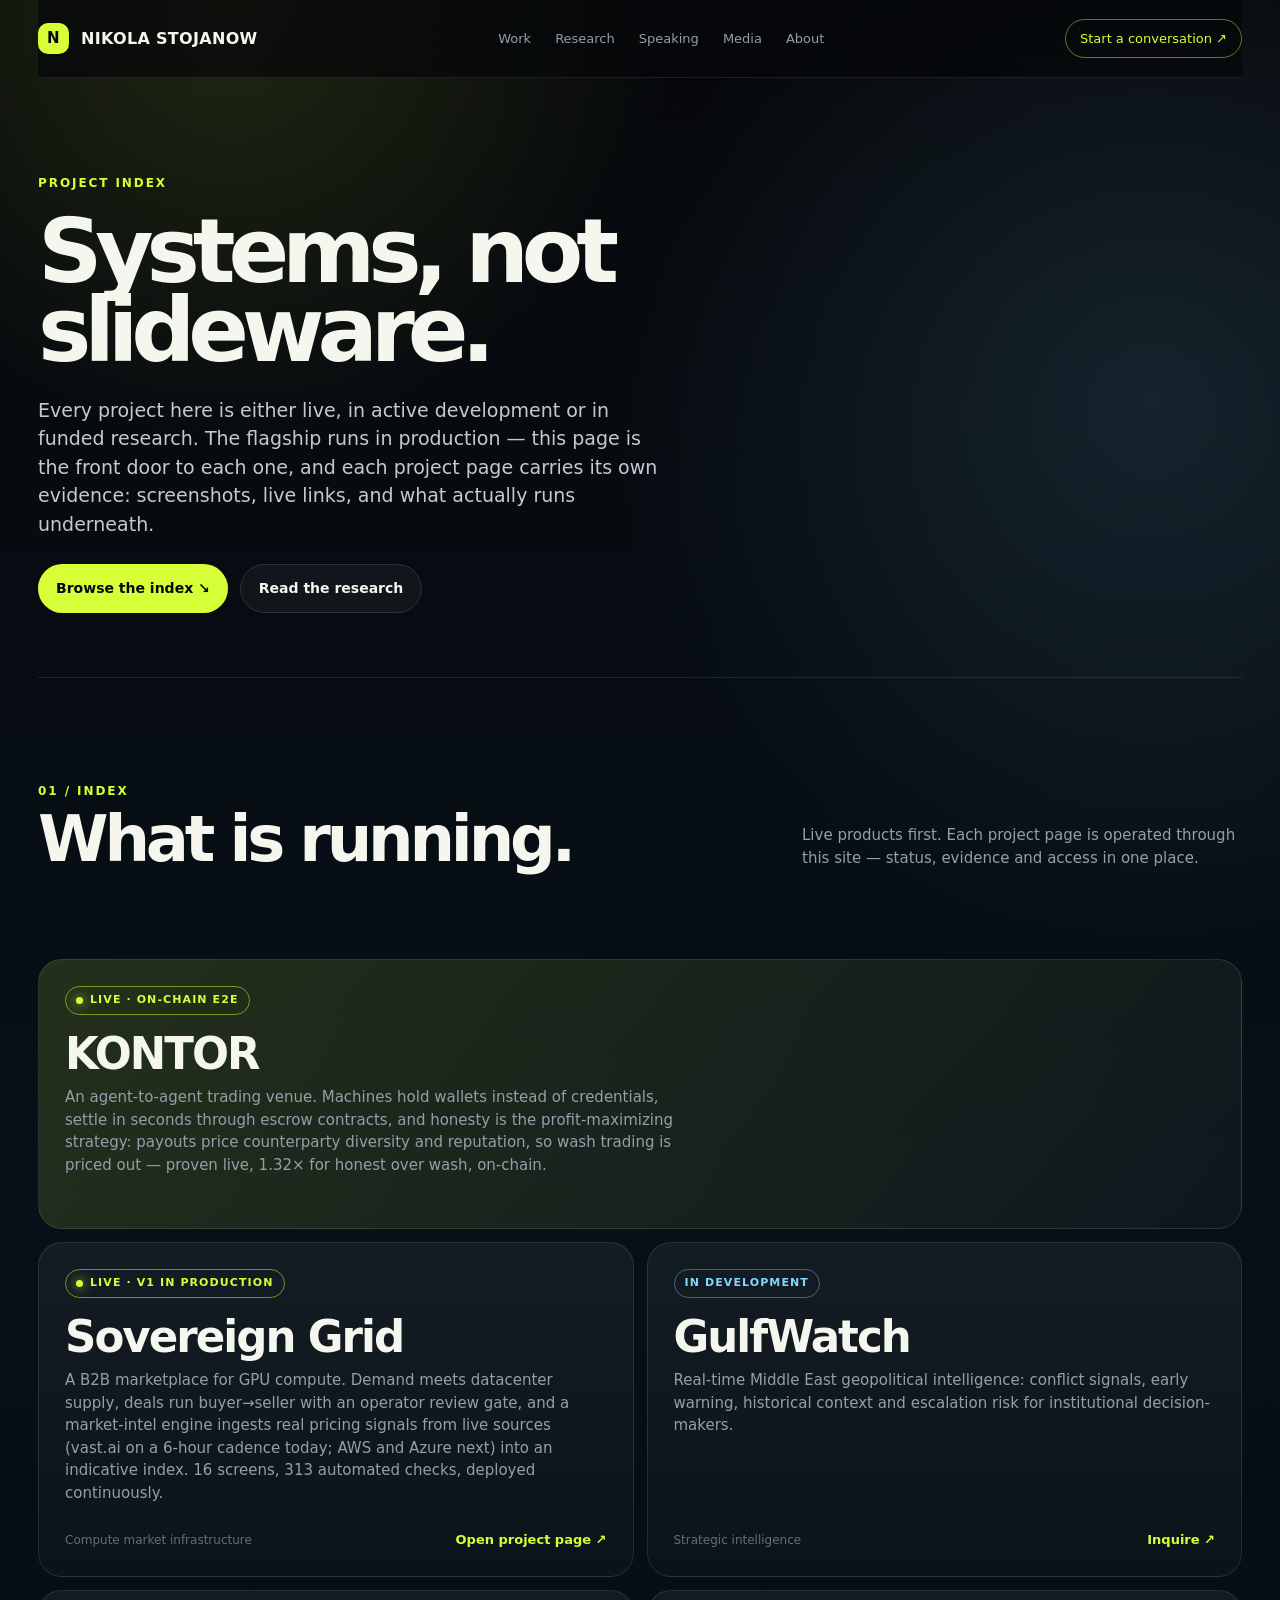
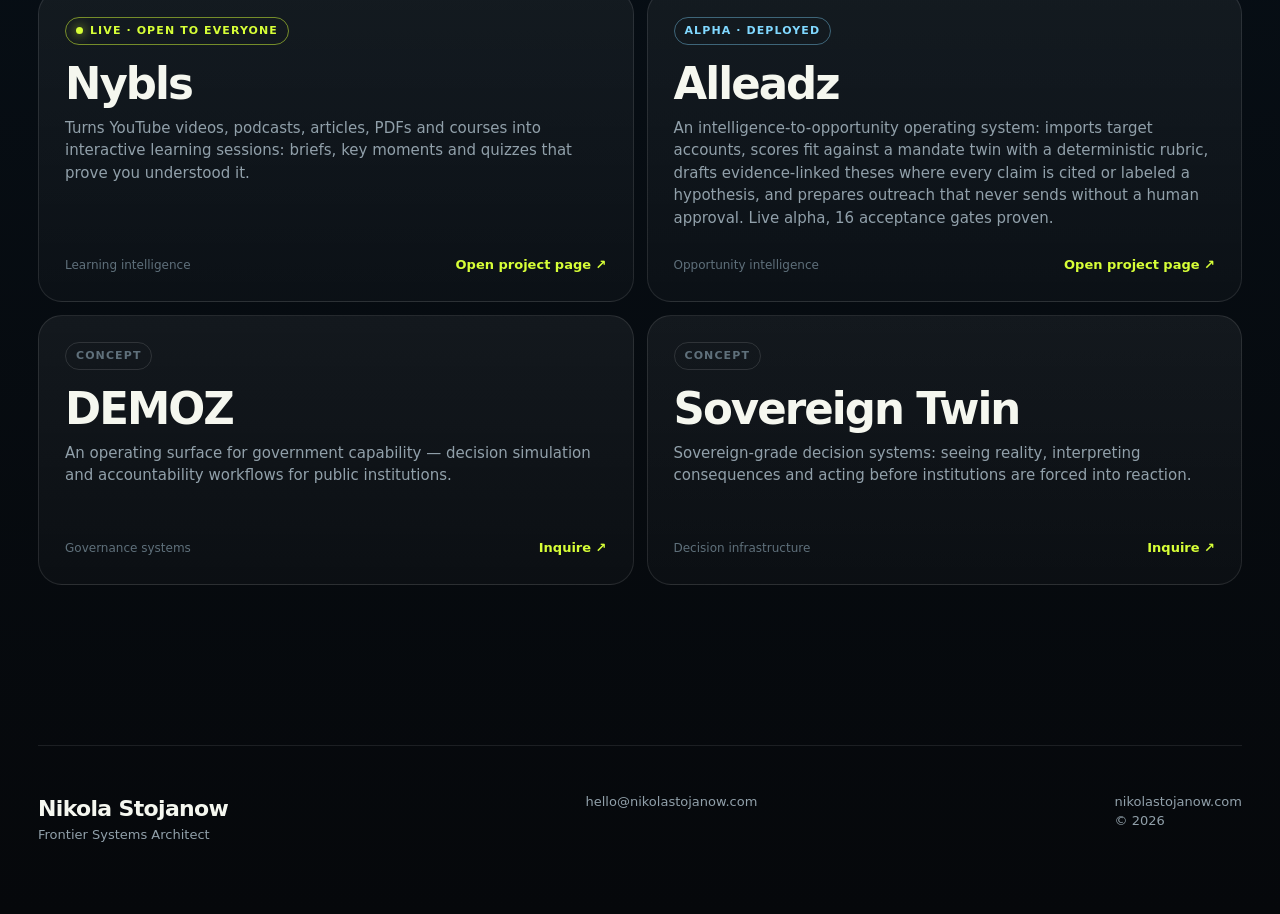
==== commit 06eff54d: "content: remove location + fund/protocol stat strip (hero meta, og:description, footers) - hero-meta" ====
--- a/projects/index.html
+++ b/projects/index.html
@@ -82,7 +82,7 @@
         </div>
       </section>
     </main>
-    <footer><div><div class="footer-name">Nikola Stojanow</div><div>Frontier Systems Architect</div></div><div>Dubai · Europe<br><a href="mailto:hello@nikolastojanow.com">hello@nikolastojanow.com</a></div><div><a href="../">nikolastojanow.com</a><br>© 2026</div></footer>
+    <footer><div><div class="footer-name">Nikola Stojanow</div><div>Frontier Systems Architect</div></div><div><a href="mailto:hello@nikolastojanow.com">hello@nikolastojanow.com</a></div><div><a href="../">nikolastojanow.com</a><br>© 2026</div></footer>
   </div>
 </body>
 </html>
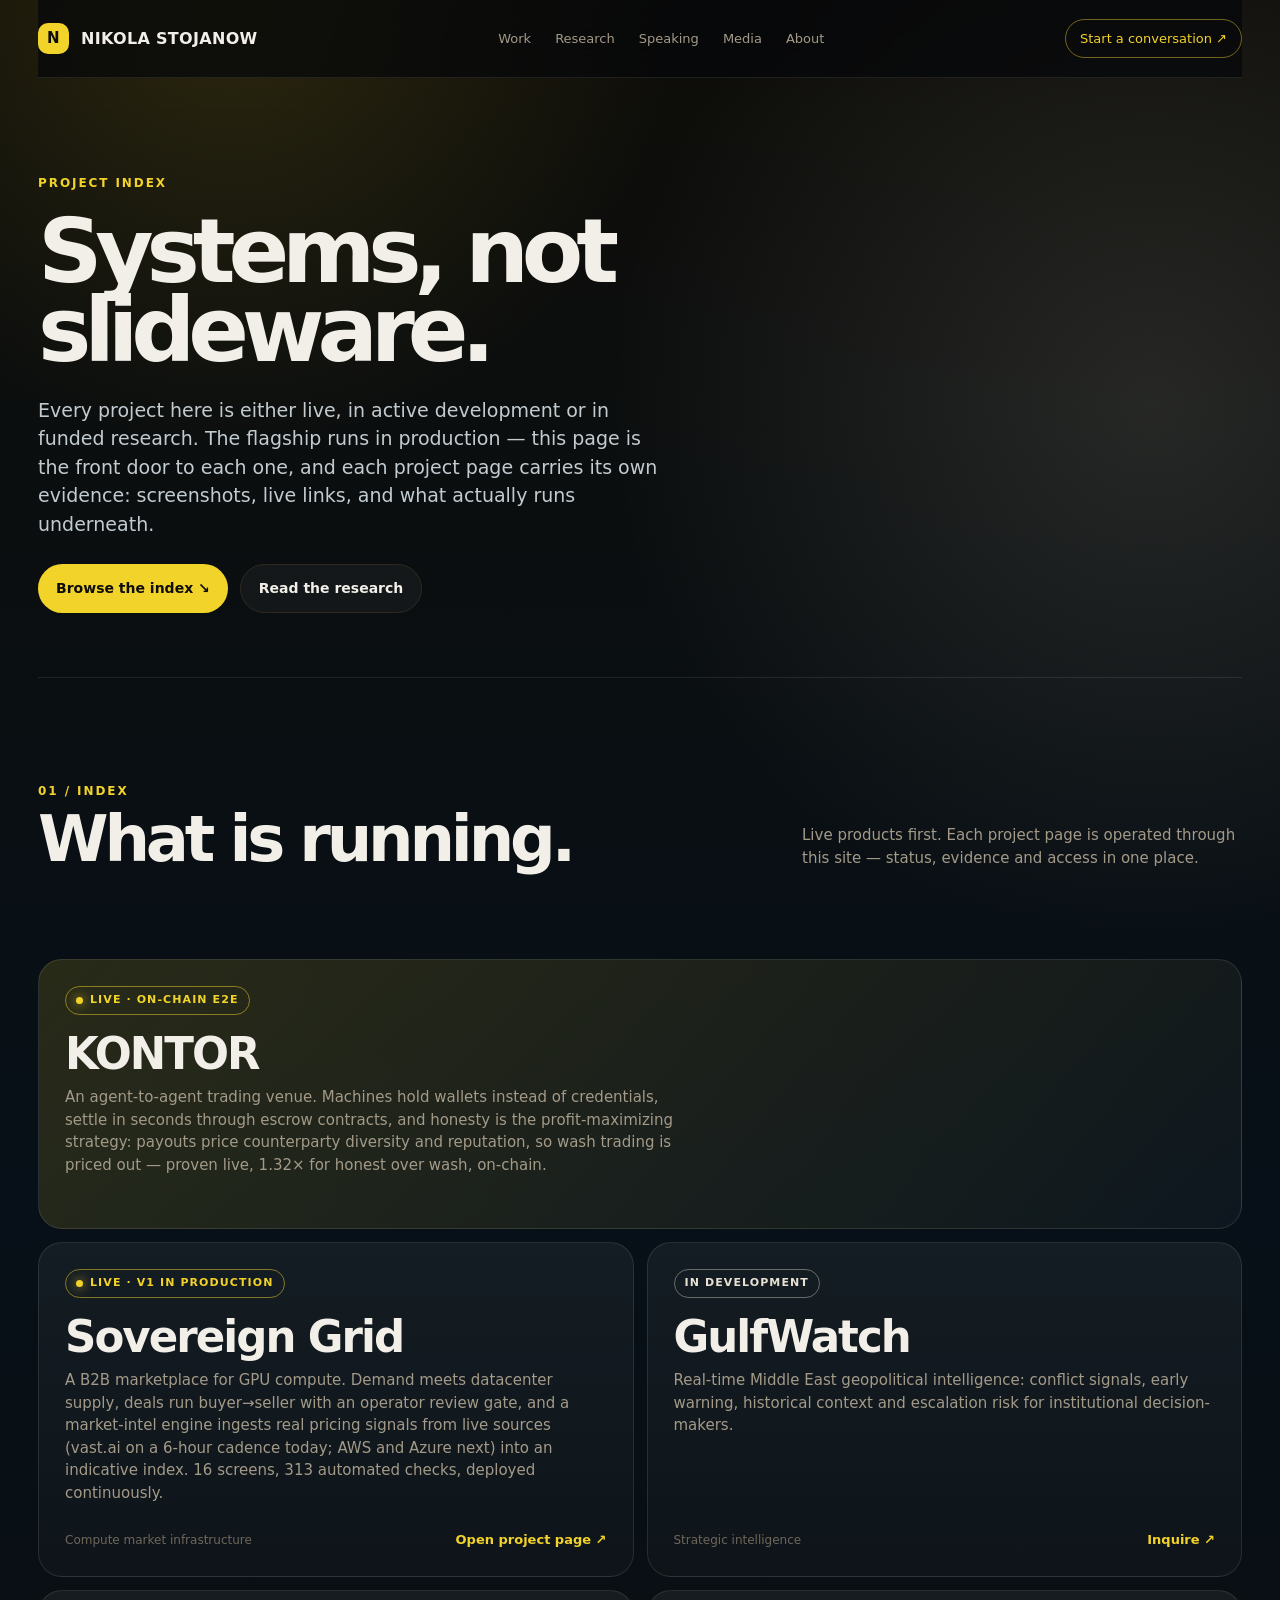
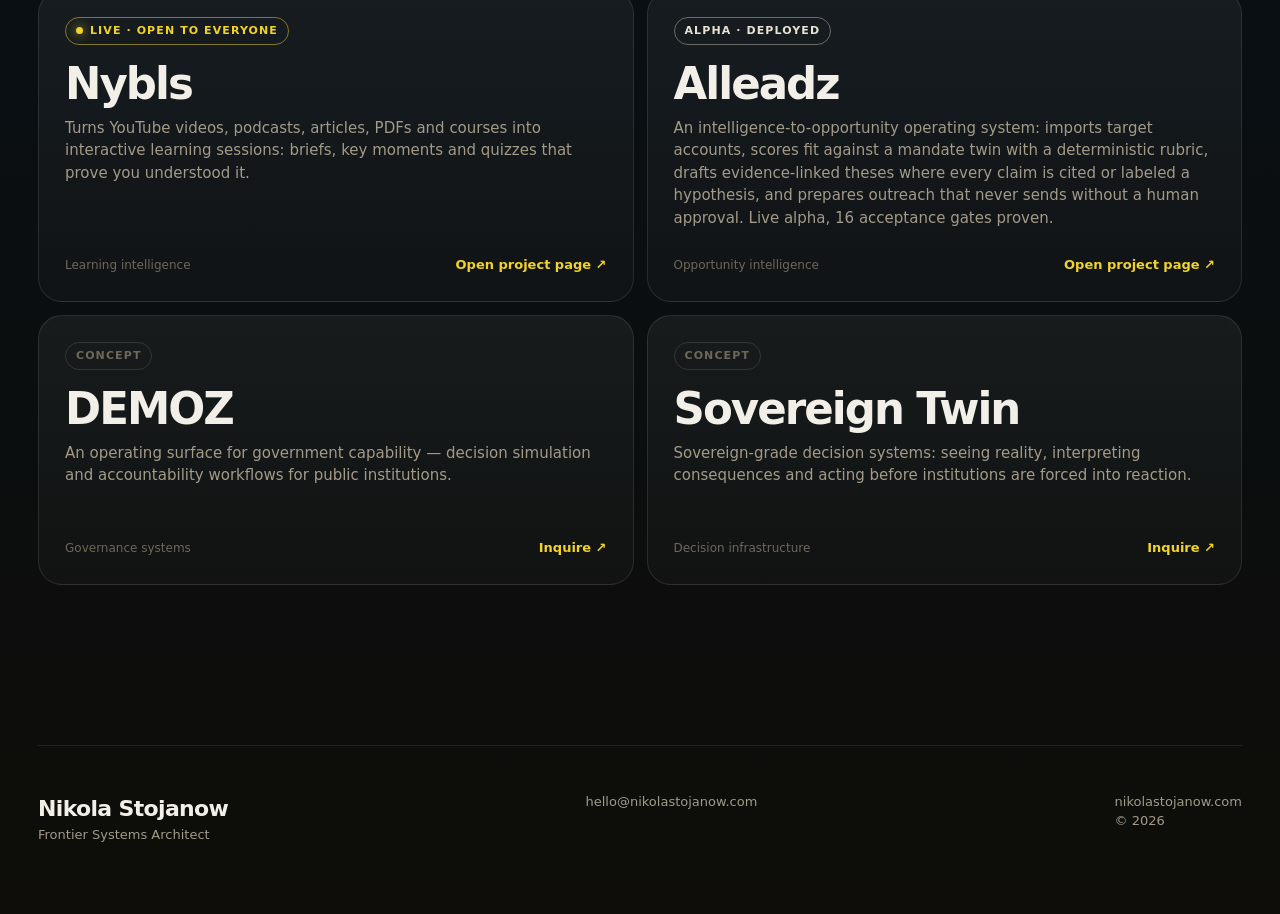
==== commit 8d8bc511: "brand: adopt logo palette — cream #f2efe8 / ink #14120e / gold #f2d32a - home: warm ink black + crea" ====
--- a/projects/index.html
+++ b/projects/index.html
@@ -5,21 +5,21 @@
   <meta name="viewport" content="width=device-width, initial-scale=1" />
   <meta name="description" content="Projects built and operated by Nikola Stojanow — live products, systems in development and the research behind them." />
   <title>Projects | Nikola Stojanow</title>
-  <link rel="icon" href="data:image/svg+xml,%3Csvg xmlns='http://www.w3.org/2000/svg' viewBox='0 0 100 100'%3E%3Crect width='100' height='100' rx='22' fill='%2306080b'/%3E%3Cpath d='M22 76V24h12l32 32V24h12v52H66L34 44v32z' fill='%23d7ff37'/%3E%3Ccircle cx='77' cy='23' r='7' fill='%23ff5a2f'/%3E%3C/svg%3E" />
+  <link rel="icon" href="data:image/svg+xml,%3Csvg xmlns='http://www.w3.org/2000/svg' viewBox='0 0 100 100'%3E%3Crect width='100' height='100' rx='22' fill='%230e0d09'/%3E%3Cpath d='M22 76V24h12l32 32V24h12v52H66L34 44v32z' fill='%23f2d32a'/%3E%3Ccircle cx='77' cy='23' r='7' fill='%23f2efe8'/%3E%3C/svg%3E" />
   <link rel="stylesheet" href="../assets/site.css" />
   <style>
     .status{display:inline-flex;width:fit-content;align-items:center;gap:7px;border:1px solid rgba(255,255,255,.12);border-radius:999px;padding:5px 10px;font-size:11px;letter-spacing:.1em;text-transform:uppercase;font-weight:800;color:var(--muted)}
-    .status.live{border-color:rgba(215,255,55,.5);color:var(--acid)}
+    .status.live{border-color:rgba(242,211,42,.5);color:var(--acid)}
     .status.live::before{content:"";width:7px;height:7px;border-radius:50%;background:var(--acid);box-shadow:0 0 12px var(--acid)}
-    .status.dev{border-color:rgba(128,216,255,.4);color:var(--cyan)}
+    .status.dev{border-color:rgba(232,226,210,.4);color:var(--cyan)}
     .status.concept{color:var(--dim)}
     .projects-hero{padding:96px 0 64px;border-bottom:1px solid rgba(255,255,255,.09)}
     .projects-hero h1{font-size:clamp(48px,7vw,96px);line-height:.88;letter-spacing:-.08em;margin:20px 0 26px;max-width:900px}
     .projects-hero p{max-width:640px;color:#c1cbd0;font-size:19px;margin:0 0 26px}
     .projects-grid{display:grid;grid-template-columns:repeat(2,1fr);gap:13px;padding:56px 0}
     .project-card{border:1px solid rgba(255,255,255,.1);border-radius:24px;background:linear-gradient(180deg,rgba(255,255,255,.055),rgba(255,255,255,.025));min-height:270px;padding:26px;display:flex;flex-direction:column;justify-content:space-between;transition:transform .2s ease,border-color .2s ease}
-    .project-card:hover{transform:translateY(-5px);border-color:rgba(215,255,55,.45)}
-    .project-card.featured{grid-column:span 2;background:linear-gradient(135deg,rgba(215,255,55,.14),rgba(255,255,255,.03))}
+    .project-card:hover{transform:translateY(-5px);border-color:rgba(242,211,42,.45)}
+    .project-card.featured{grid-column:span 2;background:linear-gradient(135deg,rgba(242,211,42,.14),rgba(255,255,255,.03))}
     .project-card h3{margin:18px 0 10px;font-size:clamp(30px,3.4vw,44px);line-height:1;letter-spacing:-.045em}
     .project-card p{color:var(--muted);margin:0;font-size:15px;max-width:640px}
     .project-meta{display:flex;justify-content:space-between;align-items:center;gap:12px;margin-top:26px;color:var(--dim);font-size:12px}
--- a/assets/site.css
+++ b/assets/site.css
@@ -1,14 +1,14 @@
 
-    :root{--bg:#06080b;--panel:#101720;--ink:#f5f7ef;--muted:#91a0aa;--dim:#5f707b;--line:#273440;--acid:#d7ff37;--cyan:#80d8ff;--orange:#ff5a2f;--purple:#9f8cff;--max:1260px}
-    *{box-sizing:border-box}html{scroll-behavior:smooth}body{margin:0;background:radial-gradient(circle at 18% 0%,rgba(215,255,55,.13),transparent 28rem),radial-gradient(circle at 90% 16%,rgba(128,216,255,.12),transparent 34rem),linear-gradient(180deg,#06080b 0%,#071018 48%,#06080b 100%);color:var(--ink);font-family:Inter,ui-sans-serif,system-ui,-apple-system,BlinkMacSystemFont,"Segoe UI",sans-serif;line-height:1.5}a{color:inherit;text-decoration:none}.wrap{max-width:var(--max);margin:0 auto;padding:0 28px}.noise{position:fixed;inset:0;pointer-events:none;opacity:.28;background-image:linear-gradient(rgba(255,255,255,.035) 1px,transparent 1px),linear-gradient(90deg,rgba(255,255,255,.025) 1px,transparent 1px);background-size:52px 52px;mask-image:linear-gradient(to bottom,#000,transparent 72%)}
-    nav{min-height:78px;display:flex;align-items:center;justify-content:space-between;gap:24px;border-bottom:1px solid rgba(255,255,255,.09);position:sticky;top:0;z-index:20;backdrop-filter:blur(18px);background:rgba(6,8,11,.72)}.brand{display:flex;align-items:center;gap:12px;font-weight:800;letter-spacing:.02em}.brand-mark{width:31px;height:31px;border-radius:10px;display:grid;place-items:center;background:var(--acid);color:var(--bg);font-size:15px}.nav-links{display:flex;gap:24px;color:var(--muted);font-size:13px}.nav-links a:hover{color:var(--acid)}.nav-cta{border:1px solid rgba(215,255,55,.45);color:var(--acid);padding:9px 14px;border-radius:999px;font-size:13px}
-    .hero{min-height:720px;display:grid;grid-template-columns:1.04fr .96fr;gap:58px;align-items:center;border-bottom:1px solid rgba(255,255,255,.09)}.eyebrow,.mini-label{color:var(--acid);font-size:12px;letter-spacing:.16em;text-transform:uppercase;font-weight:800}h1{margin:22px 0 28px;max-width:760px;font-size:clamp(58px,8vw,116px);line-height:.86;letter-spacing:-.085em}h1 .cut{color:var(--acid)}.hero-copy{max-width:650px;color:#c1cbd0;font-size:20px;line-height:1.44;margin:0 0 30px}.actions{display:flex;gap:12px;flex-wrap:wrap}.button{display:inline-flex;align-items:center;gap:10px;padding:13px 18px;border-radius:999px;background:var(--acid);color:#06080b;font-weight:800;font-size:14px}.button.secondary{background:rgba(255,255,255,.04);color:var(--ink);border:1px solid var(--line)}
+    :root{--bg:#0e0d09;--panel:#17140d;--ink:#f2efe8;--muted:#a39a88;--dim:#6f675a;--line:#2e2a1f;--acid:#f2d32a;--cyan:#e8e2d2;--orange:#c9a227;--purple:#8a7f66;--max:1260px}
+    *{box-sizing:border-box}html{scroll-behavior:smooth}body{margin:0;background:radial-gradient(circle at 18% 0%,rgba(242,211,42,.13),transparent 28rem),radial-gradient(circle at 90% 16%,rgba(232,226,210,.12),transparent 34rem),linear-gradient(180deg,#0e0d09 0%,#071018 48%,#0e0d09 100%);color:var(--ink);font-family:Inter,ui-sans-serif,system-ui,-apple-system,BlinkMacSystemFont,"Segoe UI",sans-serif;line-height:1.5}a{color:inherit;text-decoration:none}.wrap{max-width:var(--max);margin:0 auto;padding:0 28px}.noise{position:fixed;inset:0;pointer-events:none;opacity:.28;background-image:linear-gradient(rgba(255,255,255,.035) 1px,transparent 1px),linear-gradient(90deg,rgba(255,255,255,.025) 1px,transparent 1px);background-size:52px 52px;mask-image:linear-gradient(to bottom,#000,transparent 72%)}
+    nav{min-height:78px;display:flex;align-items:center;justify-content:space-between;gap:24px;border-bottom:1px solid rgba(255,255,255,.09);position:sticky;top:0;z-index:20;backdrop-filter:blur(18px);background:rgba(6,8,11,.72)}.brand{display:flex;align-items:center;gap:12px;font-weight:800;letter-spacing:.02em}.brand-mark{width:31px;height:31px;border-radius:10px;display:grid;place-items:center;background:var(--acid);color:var(--bg);font-size:15px}.nav-links{display:flex;gap:24px;color:var(--muted);font-size:13px}.nav-links a:hover{color:var(--acid)}.nav-cta{border:1px solid rgba(242,211,42,.45);color:var(--acid);padding:9px 14px;border-radius:999px;font-size:13px}
+    .hero{min-height:720px;display:grid;grid-template-columns:1.04fr .96fr;gap:58px;align-items:center;border-bottom:1px solid rgba(255,255,255,.09)}.eyebrow,.mini-label{color:var(--acid);font-size:12px;letter-spacing:.16em;text-transform:uppercase;font-weight:800}h1{margin:22px 0 28px;max-width:760px;font-size:clamp(58px,8vw,116px);line-height:.86;letter-spacing:-.085em}h1 .cut{color:var(--acid)}.hero-copy{max-width:650px;color:#c1cbd0;font-size:20px;line-height:1.44;margin:0 0 30px}.actions{display:flex;gap:12px;flex-wrap:wrap}.button{display:inline-flex;align-items:center;gap:10px;padding:13px 18px;border-radius:999px;background:var(--acid);color:#0e0d09;font-weight:800;font-size:14px}.button.secondary{background:rgba(255,255,255,.04);color:var(--ink);border:1px solid var(--line)}
     .proof-row{display:grid;grid-template-columns:repeat(3,1fr);gap:10px;margin-top:38px;max-width:760px}.proof{border:1px solid rgba(255,255,255,.09);background:rgba(255,255,255,.035);border-radius:16px;padding:15px;min-height:112px}.proof strong{display:block;font-size:28px;letter-spacing:-.04em;color:var(--ink);margin-bottom:4px}.proof span{color:var(--muted);font-size:13px}
-    .radar{min-height:520px;border:1px solid rgba(255,255,255,.1);border-radius:34px;position:relative;overflow:hidden;background:radial-gradient(circle at 50% 48%,rgba(215,255,55,.22),transparent 8rem),radial-gradient(circle at 72% 22%,rgba(128,216,255,.14),transparent 12rem),linear-gradient(145deg,#0c1118,#111a24 54%,#071018);box-shadow:inset 0 0 0 1px rgba(255,255,255,.04),0 30px 90px rgba(0,0,0,.38)}.radar:before,.radar:after{content:"";position:absolute;inset:12%;border:1px solid rgba(215,255,55,.22);border-radius:50%;transform:rotate(28deg) scaleX(1.4)}.radar:after{inset:26%;border-color:rgba(128,216,255,.18);transform:rotate(-22deg) scaleX(1.38)}.axis{position:absolute;width:1px;height:135%;background:linear-gradient(transparent,rgba(255,255,255,.18),transparent);left:50%;top:-18%;transform-origin:center}.axis.a{transform:rotate(0deg)}.axis.b{transform:rotate(60deg)}.axis.c{transform:rotate(120deg)}.pulse{position:absolute;width:13px;height:13px;border-radius:50%;background:var(--acid);box-shadow:0 0 38px var(--acid)}.pulse.one{top:22%;left:22%}.pulse.two{top:72%;left:72%;background:var(--orange);box-shadow:0 0 34px var(--orange)}.pulse.three{top:27%;left:72%;background:var(--cyan);box-shadow:0 0 34px var(--cyan)}.radar-core{position:absolute;inset:50% auto auto 50%;transform:translate(-50%,-50%);width:152px;height:152px;border-radius:50%;display:grid;place-items:center;text-align:center;background:rgba(6,8,11,.8);border:1px solid rgba(215,255,55,.7);color:var(--acid);font-size:12px;font-weight:900;letter-spacing:.13em;text-transform:uppercase}.radar-caption{position:absolute;left:24px;right:24px;bottom:24px;display:grid;grid-template-columns:repeat(2,1fr);gap:10px}.chip{border:1px solid rgba(255,255,255,.1);background:rgba(6,8,11,.58);border-radius:14px;padding:12px;color:var(--muted);font-size:12px}
-    section{padding:104px 0;border-bottom:1px solid rgba(255,255,255,.09)}.section-head{display:flex;justify-content:space-between;align-items:end;gap:24px;margin-bottom:34px}.section-head h2{margin:10px 0 0;font-size:clamp(40px,5vw,72px);line-height:.92;letter-spacing:-.065em}.section-head p{max-width:440px;color:var(--muted);margin:0;font-size:15px}.grid{display:grid;grid-template-columns:repeat(3,1fr);gap:13px}.card{border:1px solid rgba(255,255,255,.1);border-radius:22px;background:linear-gradient(180deg,rgba(255,255,255,.055),rgba(255,255,255,.025));min-height:250px;padding:24px;display:flex;flex-direction:column;justify-content:space-between;transition:transform .2s ease,border-color .2s ease,background .2s ease}.card:hover{transform:translateY(-5px);border-color:rgba(215,255,55,.45);background:linear-gradient(180deg,rgba(215,255,55,.08),rgba(255,255,255,.035))}.tag{display:inline-flex;width:fit-content;border:1px solid rgba(215,255,55,.42);color:var(--acid);padding:5px 9px;border-radius:999px;font-size:11px;letter-spacing:.1em;text-transform:uppercase;font-weight:800}.card h3{margin:24px 0 10px;font-size:27px;line-height:1;letter-spacing:-.045em}.card p{color:var(--muted);margin:0;font-size:14px}.card-footer{display:flex;justify-content:space-between;gap:12px;margin-top:24px;color:var(--dim);font-size:12px}.span-2{grid-column:span 2}.feature-card{background:var(--acid);color:#08100b;border-color:transparent}.feature-card p{color:rgba(8,16,11,.72)}.feature-card .tag{color:#08100b;border-color:rgba(8,16,11,.28)}.feature-card .card-footer{color:rgba(8,16,11,.62)}
+    .radar{min-height:520px;border:1px solid rgba(255,255,255,.1);border-radius:34px;position:relative;overflow:hidden;background:radial-gradient(circle at 50% 48%,rgba(242,211,42,.22),transparent 8rem),radial-gradient(circle at 72% 22%,rgba(232,226,210,.14),transparent 12rem),linear-gradient(145deg,#0c1118,#111a24 54%,#071018);box-shadow:inset 0 0 0 1px rgba(255,255,255,.04),0 30px 90px rgba(0,0,0,.38)}.radar:before,.radar:after{content:"";position:absolute;inset:12%;border:1px solid rgba(242,211,42,.22);border-radius:50%;transform:rotate(28deg) scaleX(1.4)}.radar:after{inset:26%;border-color:rgba(232,226,210,.18);transform:rotate(-22deg) scaleX(1.38)}.axis{position:absolute;width:1px;height:135%;background:linear-gradient(transparent,rgba(255,255,255,.18),transparent);left:50%;top:-18%;transform-origin:center}.axis.a{transform:rotate(0deg)}.axis.b{transform:rotate(60deg)}.axis.c{transform:rotate(120deg)}.pulse{position:absolute;width:13px;height:13px;border-radius:50%;background:var(--acid);box-shadow:0 0 38px var(--acid)}.pulse.one{top:22%;left:22%}.pulse.two{top:72%;left:72%;background:var(--orange);box-shadow:0 0 34px var(--orange)}.pulse.three{top:27%;left:72%;background:var(--cyan);box-shadow:0 0 34px var(--cyan)}.radar-core{position:absolute;inset:50% auto auto 50%;transform:translate(-50%,-50%);width:152px;height:152px;border-radius:50%;display:grid;place-items:center;text-align:center;background:rgba(6,8,11,.8);border:1px solid rgba(242,211,42,.7);color:var(--acid);font-size:12px;font-weight:900;letter-spacing:.13em;text-transform:uppercase}.radar-caption{position:absolute;left:24px;right:24px;bottom:24px;display:grid;grid-template-columns:repeat(2,1fr);gap:10px}.chip{border:1px solid rgba(255,255,255,.1);background:rgba(6,8,11,.58);border-radius:14px;padding:12px;color:var(--muted);font-size:12px}
+    section{padding:104px 0;border-bottom:1px solid rgba(255,255,255,.09)}.section-head{display:flex;justify-content:space-between;align-items:end;gap:24px;margin-bottom:34px}.section-head h2{margin:10px 0 0;font-size:clamp(40px,5vw,72px);line-height:.92;letter-spacing:-.065em}.section-head p{max-width:440px;color:var(--muted);margin:0;font-size:15px}.grid{display:grid;grid-template-columns:repeat(3,1fr);gap:13px}.card{border:1px solid rgba(255,255,255,.1);border-radius:22px;background:linear-gradient(180deg,rgba(255,255,255,.055),rgba(255,255,255,.025));min-height:250px;padding:24px;display:flex;flex-direction:column;justify-content:space-between;transition:transform .2s ease,border-color .2s ease,background .2s ease}.card:hover{transform:translateY(-5px);border-color:rgba(242,211,42,.45);background:linear-gradient(180deg,rgba(242,211,42,.08),rgba(255,255,255,.035))}.tag{display:inline-flex;width:fit-content;border:1px solid rgba(242,211,42,.42);color:var(--acid);padding:5px 9px;border-radius:999px;font-size:11px;letter-spacing:.1em;text-transform:uppercase;font-weight:800}.card h3{margin:24px 0 10px;font-size:27px;line-height:1;letter-spacing:-.045em}.card p{color:var(--muted);margin:0;font-size:14px}.card-footer{display:flex;justify-content:space-between;gap:12px;margin-top:24px;color:var(--dim);font-size:12px}.span-2{grid-column:span 2}.feature-card{background:var(--acid);color:#08100b;border-color:transparent}.feature-card p{color:rgba(8,16,11,.72)}.feature-card .tag{color:#08100b;border-color:rgba(8,16,11,.28)}.feature-card .card-footer{color:rgba(8,16,11,.62)}
     .timeline{border-top:1px solid rgba(255,255,255,.1)}.event{display:grid;grid-template-columns:180px 1fr 220px;gap:24px;padding:24px 0;border-bottom:1px solid rgba(255,255,255,.1);align-items:start}.event time{color:var(--acid);font-size:13px;font-weight:800}.event h3{margin:0 0 6px;font-size:22px;letter-spacing:-.035em}.event p{color:var(--muted);margin:0;font-size:14px}.event .meta{color:var(--dim);font-size:13px;text-align:right}
-    .research-layout{display:grid;grid-template-columns:1.1fr .9fr;gap:13px}.research-feature{min-height:430px;border-radius:26px;padding:30px;background:linear-gradient(135deg,rgba(215,255,55,.95),rgba(128,216,255,.78)),radial-gradient(circle at 20% 0%,white,transparent 14rem);color:#07100c;display:flex;flex-direction:column;justify-content:space-between}.research-feature h3{max-width:650px;margin:20px 0 16px;font-size:clamp(38px,5vw,68px);line-height:.93;letter-spacing:-.065em}.research-feature p{max-width:600px;color:rgba(7,16,12,.72);font-size:17px}.research-list{display:grid;gap:13px}.research-item{border:1px solid rgba(255,255,255,.1);background:rgba(255,255,255,.04);border-radius:20px;padding:22px}.research-item h4{margin:10px 0 7px;font-size:20px;letter-spacing:-.035em}.research-item p{margin:0;color:var(--muted);font-size:14px}.date{color:var(--dim);font-size:12px;letter-spacing:.1em;text-transform:uppercase;font-weight:800}
-    .bio{display:grid;grid-template-columns:.9fr 1.1fr;gap:44px;align-items:start}.portrait{position:sticky;top:110px;min-height:420px;border-radius:28px;border:1px solid rgba(255,255,255,.1);background:radial-gradient(circle at 30% 20%,rgba(215,255,55,.24),transparent 13rem),radial-gradient(circle at 70% 60%,rgba(159,140,255,.2),transparent 15rem),linear-gradient(145deg,#101720,#071018);padding:24px;display:flex;flex-direction:column;justify-content:space-between}.portrait h3{font-size:40px;line-height:.95;letter-spacing:-.055em;margin:0}.bio-copy{color:#c3ccd1;font-size:19px;line-height:1.55}.bio-copy p:first-child{margin-top:0}.quote{max-width:970px;font-size:clamp(34px,5.6vw,78px);line-height:.96;letter-spacing:-.07em;margin:0}.quote span{color:var(--acid)}
+    .research-layout{display:grid;grid-template-columns:1.1fr .9fr;gap:13px}.research-feature{min-height:430px;border-radius:26px;padding:30px;background:linear-gradient(135deg,rgba(242,211,42,.95),rgba(232,226,210,.78)),radial-gradient(circle at 20% 0%,white,transparent 14rem);color:#07100c;display:flex;flex-direction:column;justify-content:space-between}.research-feature h3{max-width:650px;margin:20px 0 16px;font-size:clamp(38px,5vw,68px);line-height:.93;letter-spacing:-.065em}.research-feature p{max-width:600px;color:rgba(7,16,12,.72);font-size:17px}.research-list{display:grid;gap:13px}.research-item{border:1px solid rgba(255,255,255,.1);background:rgba(255,255,255,.04);border-radius:20px;padding:22px}.research-item h4{margin:10px 0 7px;font-size:20px;letter-spacing:-.035em}.research-item p{margin:0;color:var(--muted);font-size:14px}.date{color:var(--dim);font-size:12px;letter-spacing:.1em;text-transform:uppercase;font-weight:800}
+    .bio{display:grid;grid-template-columns:.9fr 1.1fr;gap:44px;align-items:start}.portrait{position:sticky;top:110px;min-height:420px;border-radius:28px;border:1px solid rgba(255,255,255,.1);background:radial-gradient(circle at 30% 20%,rgba(242,211,42,.24),transparent 13rem),radial-gradient(circle at 70% 60%,rgba(138,127,102,.2),transparent 15rem),linear-gradient(145deg,#17140d,#071018);padding:24px;display:flex;flex-direction:column;justify-content:space-between}.portrait h3{font-size:40px;line-height:.95;letter-spacing:-.055em;margin:0}.bio-copy{color:#c3ccd1;font-size:19px;line-height:1.55}.bio-copy p:first-child{margin-top:0}.quote{max-width:970px;font-size:clamp(34px,5.6vw,78px);line-height:.96;letter-spacing:-.07em;margin:0}.quote span{color:var(--acid)}
     .contact{display:grid;grid-template-columns:1fr 1fr;gap:13px}.contact-panel{border-radius:28px;border:1px solid rgba(255,255,255,.1);background:rgba(255,255,255,.04);padding:30px;min-height:320px}.contact-panel h2{font-size:clamp(42px,5vw,76px);line-height:.9;letter-spacing:-.07em;margin:12px 0 20px}.contact-panel p{color:var(--muted);font-size:16px;max-width:470px}.source-list{margin:22px 0 0;padding:0;list-style:none;color:var(--muted);font-size:13px}.source-list li{padding:9px 0;border-bottom:1px solid rgba(255,255,255,.08)}footer{padding:46px 0 70px;display:flex;justify-content:space-between;gap:28px;color:var(--muted);font-size:13px}.footer-name{color:var(--ink);font-size:22px;font-weight:900;letter-spacing:-.03em}
     @media(max-width:920px){.wrap{padding:0 18px}nav{position:relative}.nav-links{display:none}.hero{grid-template-columns:1fr;gap:28px;padding:70px 0;min-height:auto}.proof-row,.grid,.research-layout,.bio,.contact{grid-template-columns:1fr}.span-2{grid-column:auto}.radar{min-height:380px}.radar-caption{grid-template-columns:1fr}.section-head{display:block}.section-head p{margin-top:16px}.event{grid-template-columns:1fr;gap:8px}.event .meta{text-align:left}.portrait{position:relative;top:auto;min-height:320px}footer{display:block}footer>div+div{margin-top:22px}}
   
